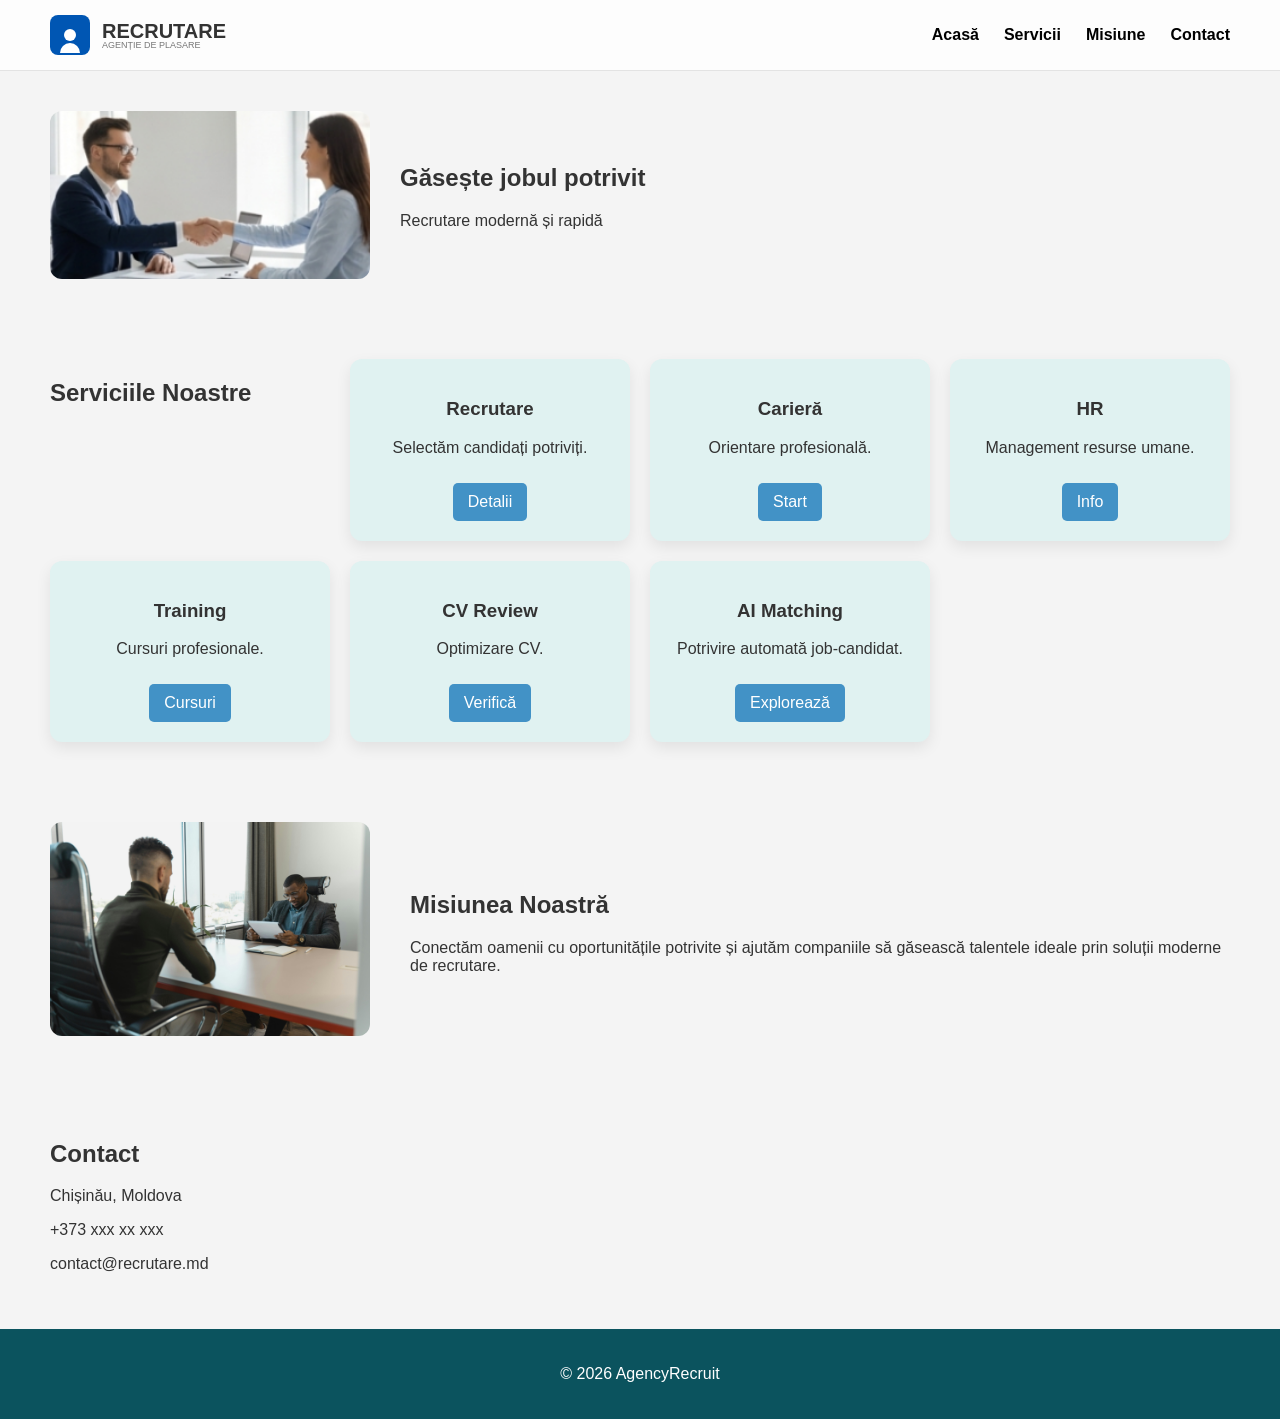
==== index.html @ 979a96ac "Ziua 4: Finalizat Layout, Flexbox Grid si Interactivitate. Validat W3C." ====
<!DOCTYPE html>
<html lang="ro">
<head>
    <meta charset="UTF-8">
    <meta name="viewport" content="width=device-width, initial-scale=1.0">
    <title>AgencyRecruit</title>
    <link rel="stylesheet" href="assets/css/style.css">
</head>

<body>

<header>
    <nav class="main-nav">

        <!-- LOGO COMPLET -->
        <div class="logo-box">
            <a href="#hero" class="logo">
                <div class="logo-icon">
                    <span class="person"></span>
                </div>

                <div class="logo-text">
                    <span class="brand-name">RECRUTARE</span>
                    <span class="tagline">Agenție de Plasare</span>
                </div>
            </a>
        </div>

        <!-- NAV MENU -->
        <ul>
            <li><a href="#hero">Acasă</a></li>
            <li><a href="#servicii">Servicii</a></li>
            <li><a href="#misiune">Misiune</a></li>
            <li><a href="#contact">Contact</a></li>
        </ul>

    </nav>
</header>

<main>

<!-- HERO -->
<section id="hero">
    <img src="assets/img/recruitare.png" class="hero-img" alt="Echipa AgencyRecruit">

    <div class="hero-content">
        <h1>Găsește jobul potrivit</h1>
        <p>Recrutare modernă și rapidă</p>
    </div>
</section>

<!-- SERVICII GRID -->
<section id="servicii">
    
 <h2>Serviciile Noastre</h2>

    <article class="card">
        <h3>Recrutare</h3>
        <p>Selectăm candidați potriviți.</p>
        <a href="#" class="btn">Detalii</a>
    </article>

    <article class="card">
        <h3>Carieră</h3>
        <p>Orientare profesională.</p>
        <a href="#" class="btn">Start</a>
    </article>

    <article class="card">
        <h3>HR</h3>
        <p>Management resurse umane.</p>
        <a href="#" class="btn">Info</a>
    </article>

    <article class="card">
        <h3>Training</h3>
        <p>Cursuri profesionale.</p>
        <a href="#" class="btn">Cursuri</a>
    </article>

    <article class="card">
        <h3>CV Review</h3>
        <p>Optimizare CV.</p>
        <a href="#" class="btn">Verifică</a>
    </article>

    <article class="card">
        <h3>AI Matching</h3>
        <p>Potrivire automată job-candidat.</p>
        <a href="#" class="btn">Explorează</a>
    </article>

</section>

<!-- MISIUNE -->
<section id="misiune" class="misiune">

    <div class="misiune-container">

        <div class="misiune-img">
            <img src="assets/img/recruit1.jpg" alt="Misiune">
        </div>

        <div class="misiune-text">
            <h2>Misiunea Noastră</h2>
            <p>
                Conectăm oamenii cu oportunitățile potrivite și ajutăm companiile
                să găsească talentele ideale prin soluții moderne de recrutare.
            </p>
        </div>

    </div>

</section>

<!-- CONTACT -->
<section id="contact">
    <h2>Contact</h2>
    <p>Chișinău, Moldova</p>
    <p>+373 xxx xx xxx</p>
    <p>contact@recrutare.md</p>
</section>

</main>

<footer>
    <p>© 2026 AgencyRecruit</p>
</footer>

</body>
</html>
---- assets/css/style.css ----
/*  GLOBAL  */
body {
    margin: 0;
    font-family: Arial, sans-serif;
    background: #f4f4f4;
    color: #333;
}

html {
    scroll-behavior: smooth;
}

/*  HEADER  */
header {
    position: sticky;
    top: 0;
    z-index: 1000;

    background: rgba(255,255,255,0.8);
    backdrop-filter: blur(10px);

    border-bottom: 1px solid rgba(0,0,0,0.1);
}

.main-nav {
    display: flex;
    justify-content: space-between;
    align-items: center;
    padding: 15px 50px;
}

.main-nav ul {
    display: flex;
    list-style: none;
    gap: 25px;
    margin: 0;
    padding: 0;
}

/* NAV LINKS ANIMATION */
.main-nav ul li a {
    position: relative;
    text-decoration: none;
    color: black;
    font-weight: bold;
    padding: 5px 0;
}

.main-nav ul li a::after {
    content: "";
    position: absolute;
    left: 0;
    bottom: 0;
    width: 0%;
    height: 2px;
    background: #4292c6;
    transition: width 0.3s ease;
}

.main-nav ul li a:hover::after {
    width: 100%;
}

/*  LOGO  */
.logo {
    display: flex;
    align-items: center;
    text-decoration: none;
}

.logo-icon {
    width: 40px;
    height: 40px;
    background: #0056b3;
    border-radius: 8px;
    margin-right: 12px;

    display: flex;
    justify-content: center;
    align-items: center;
}

.person {
    width: 12px;
    height: 12px;
    background: white;
    border-radius: 50%;
    position: relative;
}

.person::after {
    content: '';
    position: absolute;
    top: 14px;
    left: -4px;
    width: 20px;
    height: 10px;
    background: white;
    border-radius: 10px 10px 0 0;
}

.logo-text {
    display: flex;
    flex-direction: column;
    line-height: 1;
}

.brand-name {
    font-size: 20px;
    font-weight: 800;
    color: #333;
}

.tagline {
    font-size: 9px;
    text-transform: uppercase;
    color: #777;
}

/*  HERO  */
#hero {
    display: flex;
    align-items: center;
    gap: 30px;
    padding: 40px 50px;
}

.hero-img {
    width: 320px;
    border-radius: 12px;
}

/*  GRID AUTO-FIT  */
/*
   1fr = o fracțiune din spațiul disponibil
   distribuie automat spațiul între coloane
*/
#servicii {
    display: grid;
    grid-template-columns: repeat(auto-fit, minmax(280px, 1fr));
    gap: 20px;
    padding: 40px 50px;
}

/* CARD HOVER EFFECT */
.card {
    background: #e0f2f1;
    padding: 20px;
    border-radius: 12px;

    box-shadow: 0 6px 15px rgba(0,0,0,0.08);
    text-align: center;

    transition: transform 0.3s cubic-bezier(0.25, 0.46, 0.45, 0.94),
                box-shadow 0.3s ease;
}

.card:hover {
    transform: translateY(-12px);
    box-shadow: 0 20px 40px rgba(0,0,0,0.15);
}

/* BUTTON */
.btn {
    display: inline-block;
    margin-top: 10px;
    padding: 10px 15px;
    background: #4292c6;
    color: white;
    border-radius: 5px;
    text-decoration: none;
}

/*  MISIUNE  */
.misiune {
    padding: 40px 50px;
}

.misiune-container {
    display: flex;
    align-items: center;
    gap: 40px;
}

.misiune-img img {
    width: 320px;
    border-radius: 12px;
}

.misiune-text {
    flex: 1;
}

/* MOBILE FLIP */
@media (max-width: 768px) {
    .misiune-container {
        flex-direction: column-reverse;
        text-align: center;
    }

    .misiune-img img {
        width: 100%;
        max-width: 350px;
    }
}

/*  CONTACT  */
#contact {
    padding: 40px 50px;
}

/*  FOOTER  */
footer {
    text-align: center;
    padding: 20px;
    background: #0b535e;
    color: white;
}
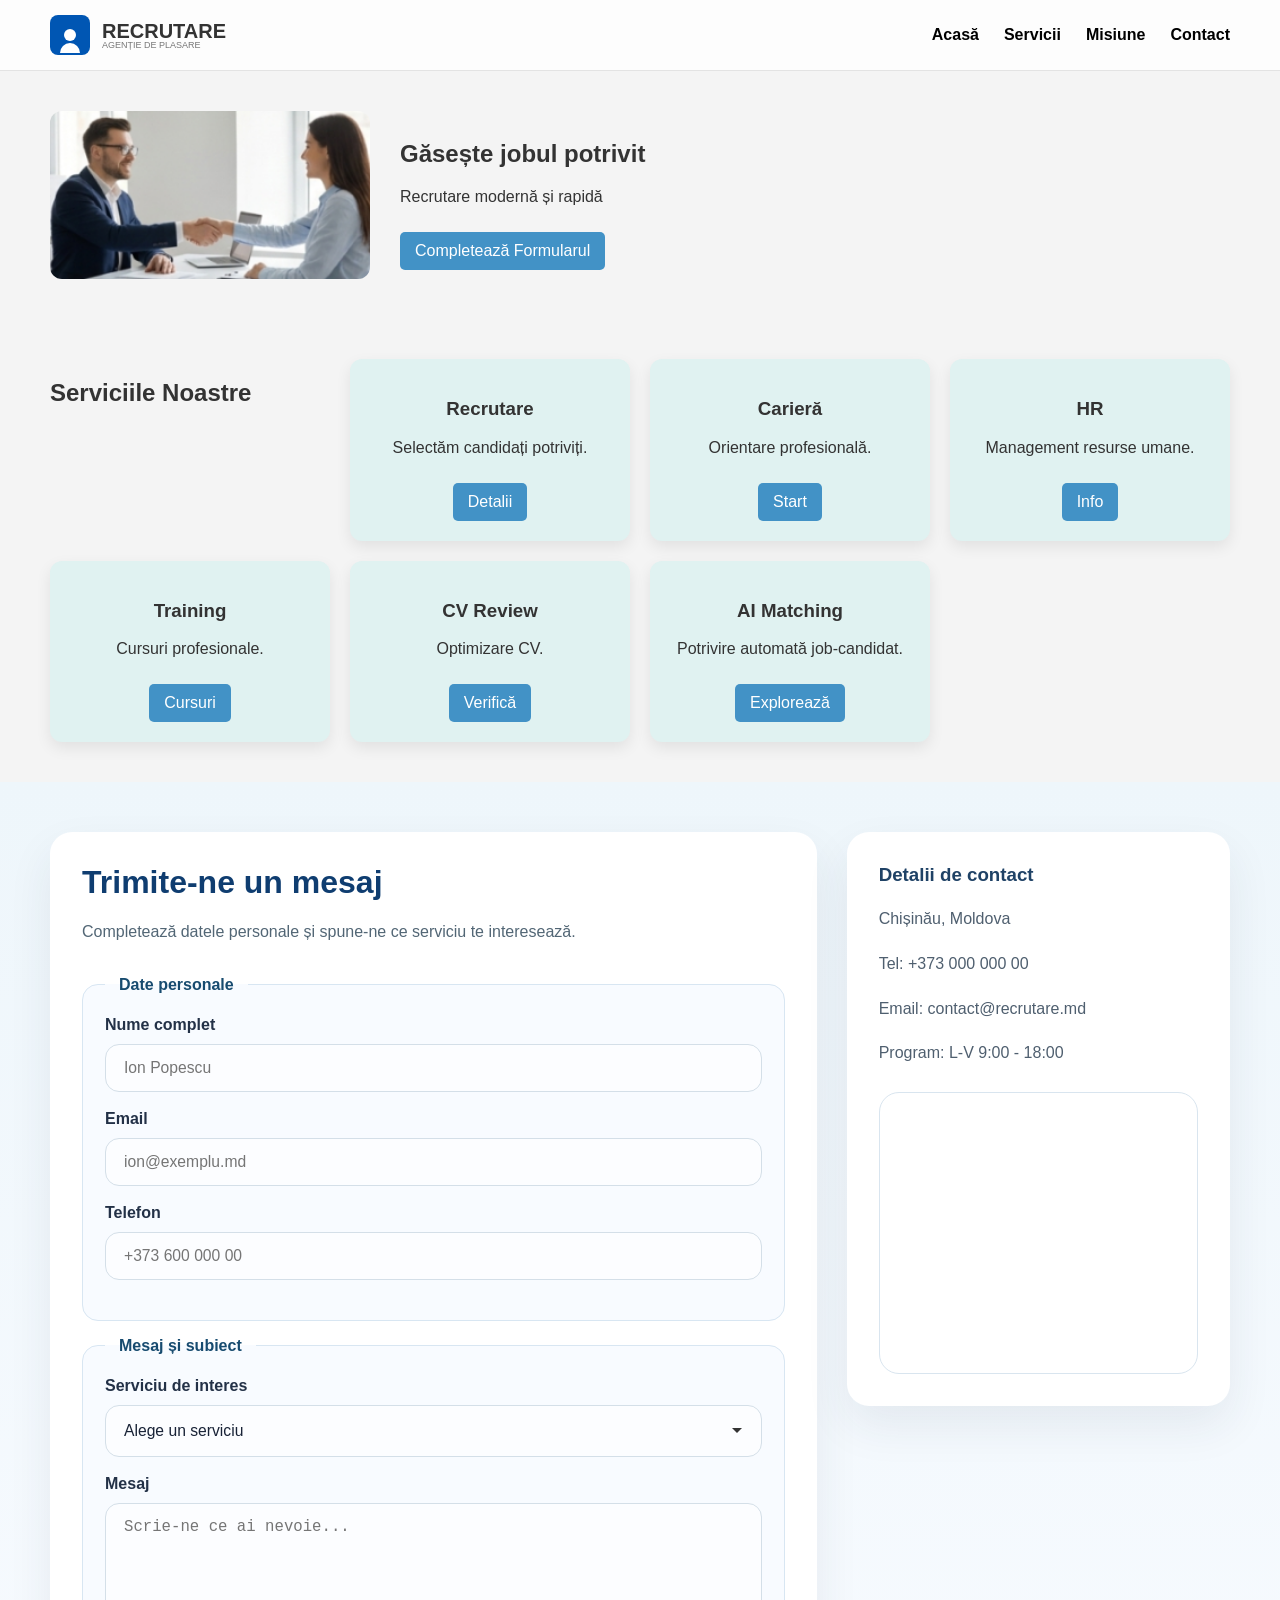
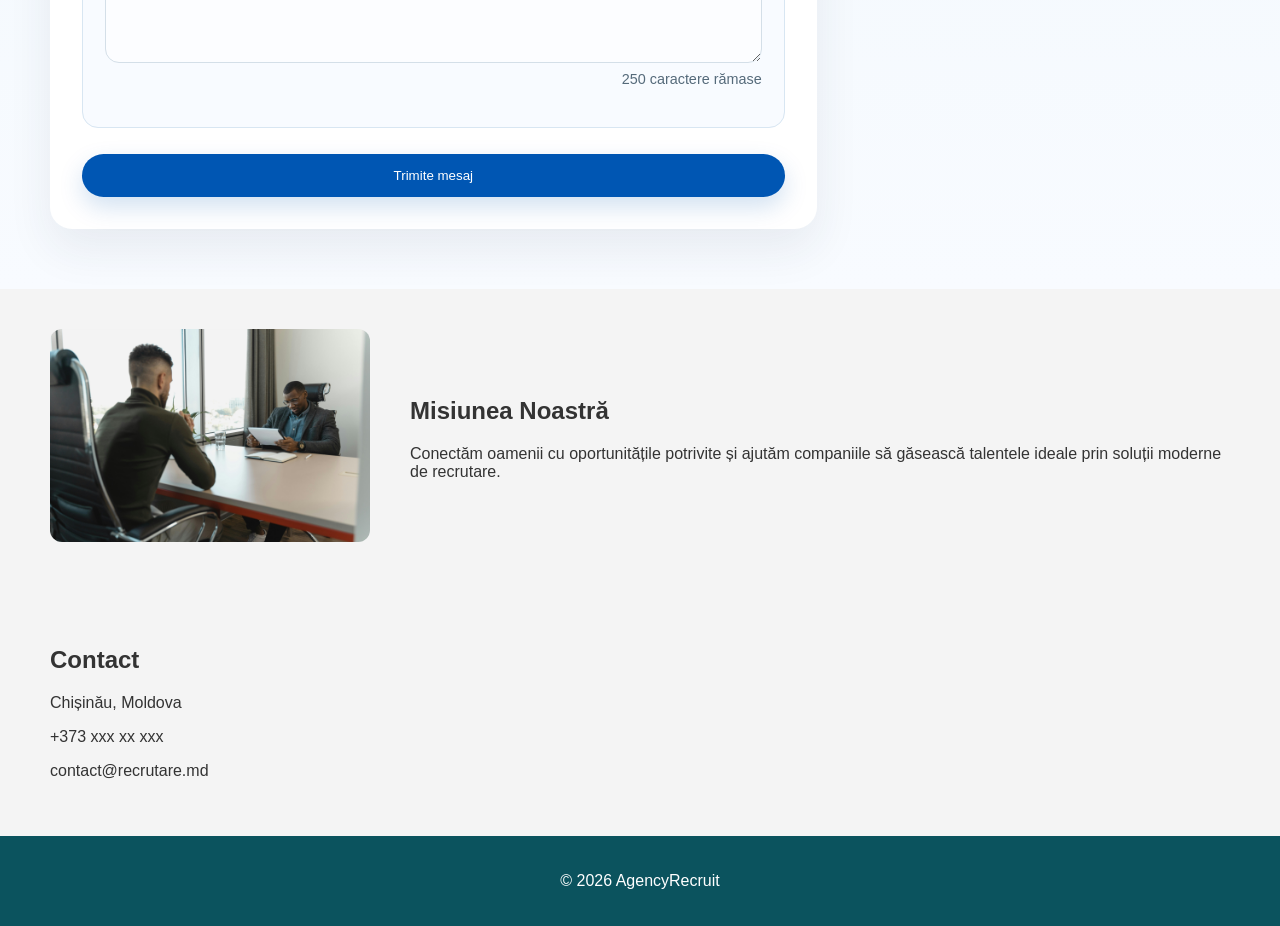
==== commit 67f8bc31: "Ziua5" ====
--- a/index.html
+++ b/index.html
@@ -46,6 +46,7 @@
     <div class="hero-content">
         <h1>Găsește jobul potrivit</h1>
         <p>Recrutare modernă și rapidă</p>
+        <a href="assets/docs/test_formular.html" class="btn hero-btn">Completează Formularul</a>
     </div>
 </section>
 
@@ -90,6 +91,66 @@
         <a href="#" class="btn">Explorează</a>
     </article>
 
+</section>
+
+<!-- FORMULAR CONTACT -->
+<section id="formular" class="formular-section">
+    <div class="formular-grid">
+        <div class="formular-card">
+            <h2>Trimite-ne un mesaj</h2>
+            <p>Completează datele personale și spune-ne ce serviciu te interesează.</p>
+            <form id="contactForm">
+                <fieldset>
+                    <legend>Date personale</legend>
+
+                    <label for="fullname">Nume complet</label>
+                    <input type="text" id="fullname" name="fullname" autocomplete="name" required placeholder="Ion Popescu">
+
+                    <label for="email">Email</label>
+                    <input type="email" id="email" name="email" autocomplete="email" required placeholder="ion@exemplu.md">
+
+                    <label for="phone">Telefon</label>
+                    <input type="tel" id="phone" name="phone" autocomplete="tel" required placeholder="+373 600 000 00">
+                </fieldset>
+
+                <fieldset>
+                    <legend>Mesaj și subiect</legend>
+
+                    <label for="service">Serviciu de interes</label>
+                    <select id="service" name="service" required>
+                        <option value="">Alege un serviciu</option>
+                        <option value="recrutare">Recrutare</option>
+                        <option value="cariera">Carieră</option>
+                        <option value="hr">HR</option>
+                        <option value="training">Training</option>
+                        <option value="cv">CV Review</option>
+                        <option value="matching">AI Matching</option>
+                    </select>
+
+                    <label for="message">Mesaj</label>
+                    <textarea id="message" name="message" rows="6" maxlength="250" autocomplete="on" required placeholder="Scrie-ne ce ai nevoie..."></textarea>
+                    <div class="char-counter"><span id="remainingChars">250</span> caractere rămase</div>
+                </fieldset>
+
+                <button class="btn" type="submit">Trimite mesaj</button>
+            </form>
+        </div>
+
+        <aside class="formular-sidebar">
+            <h3>Detalii de contact</h3>
+            <p>Chișinău, Moldova</p>
+            <p>Tel: +373 000 000 00</p>
+            <p>Email: contact@recrutare.md</p>
+            <p>Program: L-V 9:00 - 18:00</p>
+
+            <div class="map-wrapper">
+                <iframe
+                    src="https://www.google.com/maps?q=Chisinau,+Moldova&output=embed"
+                    allowfullscreen="" loading="lazy" referrerpolicy="no-referrer-when-downgrade">
+                </iframe>
+            </div>
+        </aside>
+    </div>
 </section>
 
 <!-- MISIUNE -->
@@ -123,6 +184,26 @@
 
 </main>
 
+<script>
+    const messageTextarea = document.getElementById('message');
+    const remainingChars = document.getElementById('remainingChars');
+    if (messageTextarea && remainingChars) {
+        const updateCount = () => {
+            remainingChars.textContent = 250 - messageTextarea.value.length;
+        };
+        messageTextarea.addEventListener('input', updateCount);
+        updateCount();
+    }
+
+    const contactForm = document.getElementById('contactForm');
+    if (contactForm) {
+        contactForm.addEventListener('submit', function(event) {
+            event.preventDefault();
+            alert('Mesaj trimis! Vom reveni în curând.');
+        });
+    }
+</script>
+
 <footer>
     <p>© 2026 AgencyRecruit</p>
 </footer>
--- a/assets/css/style.css
+++ b/assets/css/style.css
@@ -142,6 +142,164 @@
     padding: 40px 50px;
 }
 
+.formular-section {
+    padding: 50px 50px 60px;
+    background: linear-gradient(180deg, #eef6fb 0%, #f8fbff 100%);
+}
+
+.formular-grid {
+    display: grid;
+    grid-template-columns: 2fr 1fr;
+    gap: 30px;
+    align-items: start;
+}
+
+.formular-card,
+.formular-sidebar {
+    background: white;
+    padding: 32px;
+    border-radius: 22px;
+    box-shadow: 0 20px 45px rgba(35, 54, 77, 0.08);
+}
+
+.formular-card h2 {
+    margin-top: 0;
+    margin-bottom: 12px;
+    color: #0f3d70;
+    font-size: 2rem;
+}
+
+.formular-card p {
+    color: #526675;
+    line-height: 1.9;
+    margin-bottom: 28px;
+}
+
+.formular-card form {
+    display: grid;
+    gap: 16px;
+}
+
+.formular-card fieldset {
+    border: 1px solid #d8e6f2;
+    border-radius: 16px;
+    padding: 22px;
+    margin: 0;
+    background: #f8fbff;
+}
+
+.formular-card legend {
+    padding: 0 14px;
+    font-weight: 700;
+    color: #174b6f;
+}
+
+.formular-card label {
+    display: block;
+    margin-bottom: 10px;
+    font-weight: 700;
+    color: #233147;
+}
+
+.formular-card input,
+.formular-card select,
+.formular-card textarea {
+    width: 100%;
+    padding: 14px 18px;
+    margin-bottom: 18px;
+    border: 1px solid #d4dfe8;
+    border-radius: 14px;
+    background: #fcfdff;
+    font-size: 0.98rem;
+    color: #182236;
+    box-sizing: border-box;
+    transition: border-color 0.25s ease, box-shadow 0.25s ease;
+}
+
+.formular-card input:focus,
+.formular-card select:focus,
+.formular-card textarea:focus {
+    outline: none;
+    border-color: #2067a4;
+    box-shadow: 0 0 0 4px rgba(32, 103, 164, 0.12);
+}
+
+.formular-card select {
+    appearance: none;
+    background-image: url("data:image/svg+xml,%3Csvg xmlns='http://www.w3.org/2000/svg' width='12' height='7'%3E%3Cpath fill='%23333' d='M1 1l5 5 5-5'/%3E%3C/svg%3E");
+    background-repeat: no-repeat;
+    background-position: right 18px center;
+    background-size: 12px;
+    padding-right: 48px;
+    min-height: 52px;
+}
+
+.formular-card textarea {
+    min-height: 160px;
+    resize: vertical;
+}
+
+.formular-card button.btn {
+    display: inline-flex;
+    align-items: center;
+    justify-content: center;
+    padding: 14px 28px;
+    background: #0056b3;
+    color: white;
+    border-radius: 999px;
+    border: none;
+    box-shadow: 0 10px 25px rgba(0, 86, 179, 0.18);
+    transition: transform 0.2s ease, box-shadow 0.2s ease;
+}
+
+.formular-card button.btn:hover {
+    transform: translateY(-1px);
+    box-shadow: 0 14px 30px rgba(0, 86, 179, 0.22);
+}
+
+.char-counter {
+    text-align: right;
+    font-size: 0.9rem;
+    color: #556a7a;
+    margin-top: -14px;
+    margin-bottom: 18px;
+}
+
+.formular-sidebar h3 {
+    margin-top: 0;
+    color: #1f4266;
+}
+
+.formular-sidebar p {
+    margin: 0 0 16px;
+    color: #4f5f6f;
+    line-height: 1.8;
+}
+
+.map-wrapper {
+    margin-top: 24px;
+    overflow: hidden;
+    border-radius: 20px;
+    border: 1px solid #d9e5ef;
+}
+
+.map-wrapper iframe {
+    width: 100%;
+    min-height: 280px;
+    border: 0;
+    display: block;
+}
+
+@media (max-width: 960px) {
+    .formular-grid {
+        grid-template-columns: 1fr;
+    }
+
+    .formular-sidebar {
+        order: -1;
+    }
+}
+
 /* CARD HOVER EFFECT */
 .card {
     background: #e0f2f1;
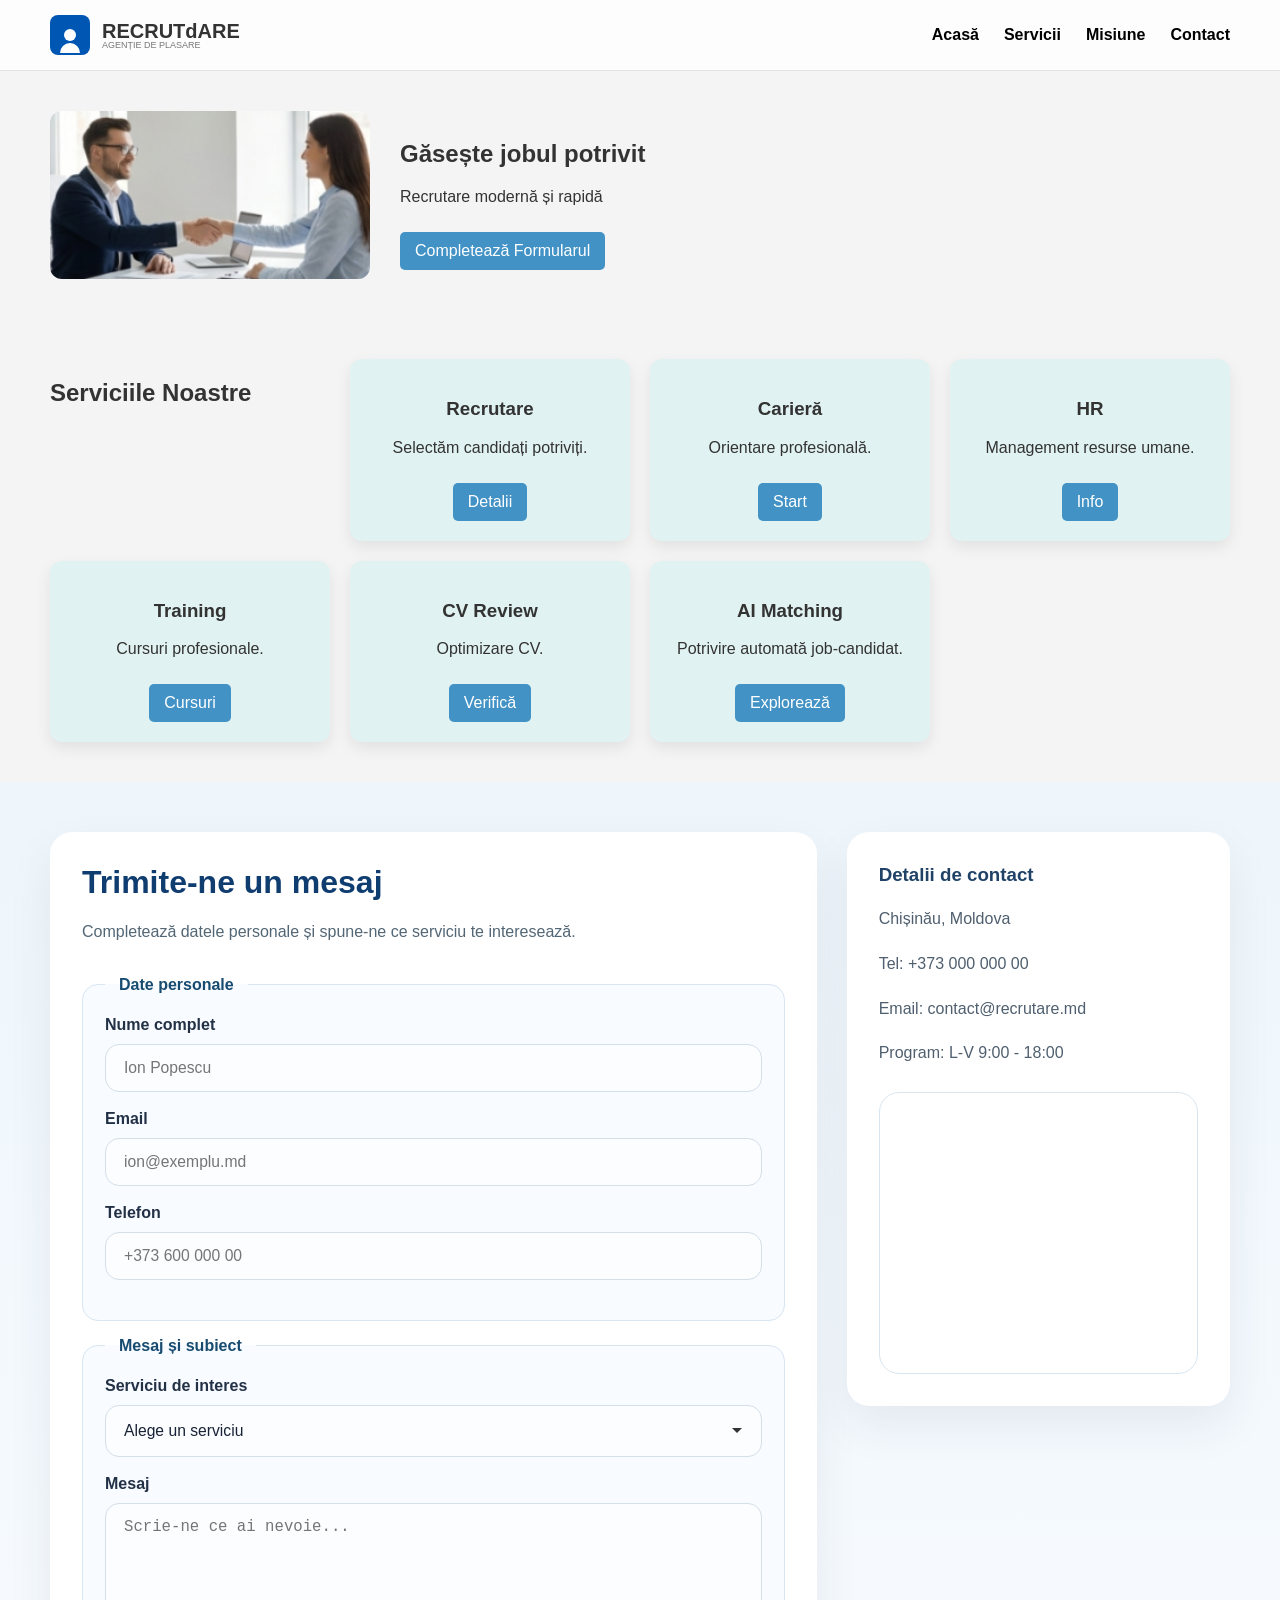
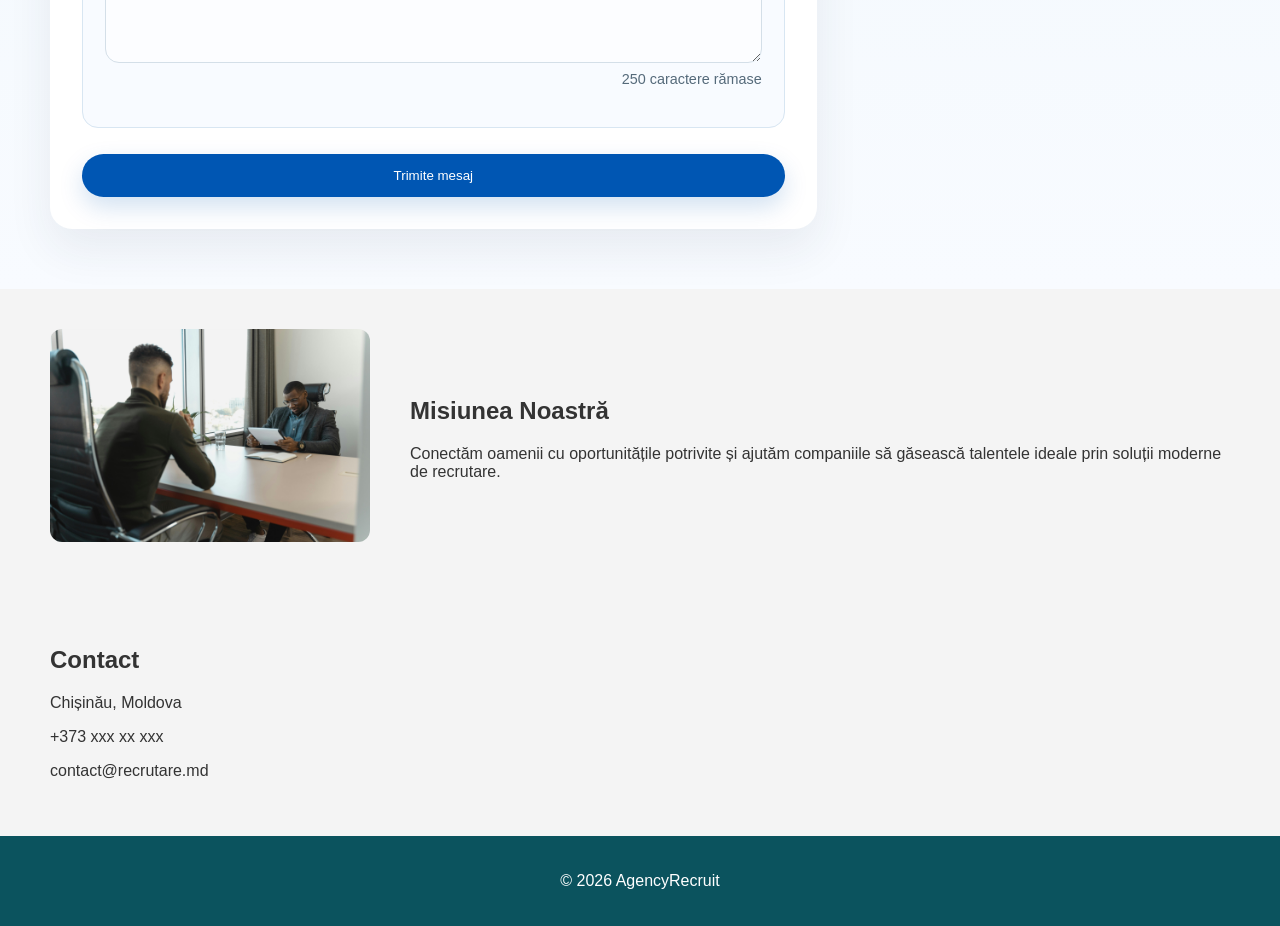
==== commit 6a03dc5e: "rwglwerkjgn" ====
--- a/index.html
+++ b/index.html
@@ -20,7 +20,7 @@
                 </div>
 
                 <div class="logo-text">
-                    <span class="brand-name">RECRUTARE</span>
+                    <span class="brand-name">RECRUTdARE</span>
                     <span class="tagline">Agenție de Plasare</span>
                 </div>
             </a>
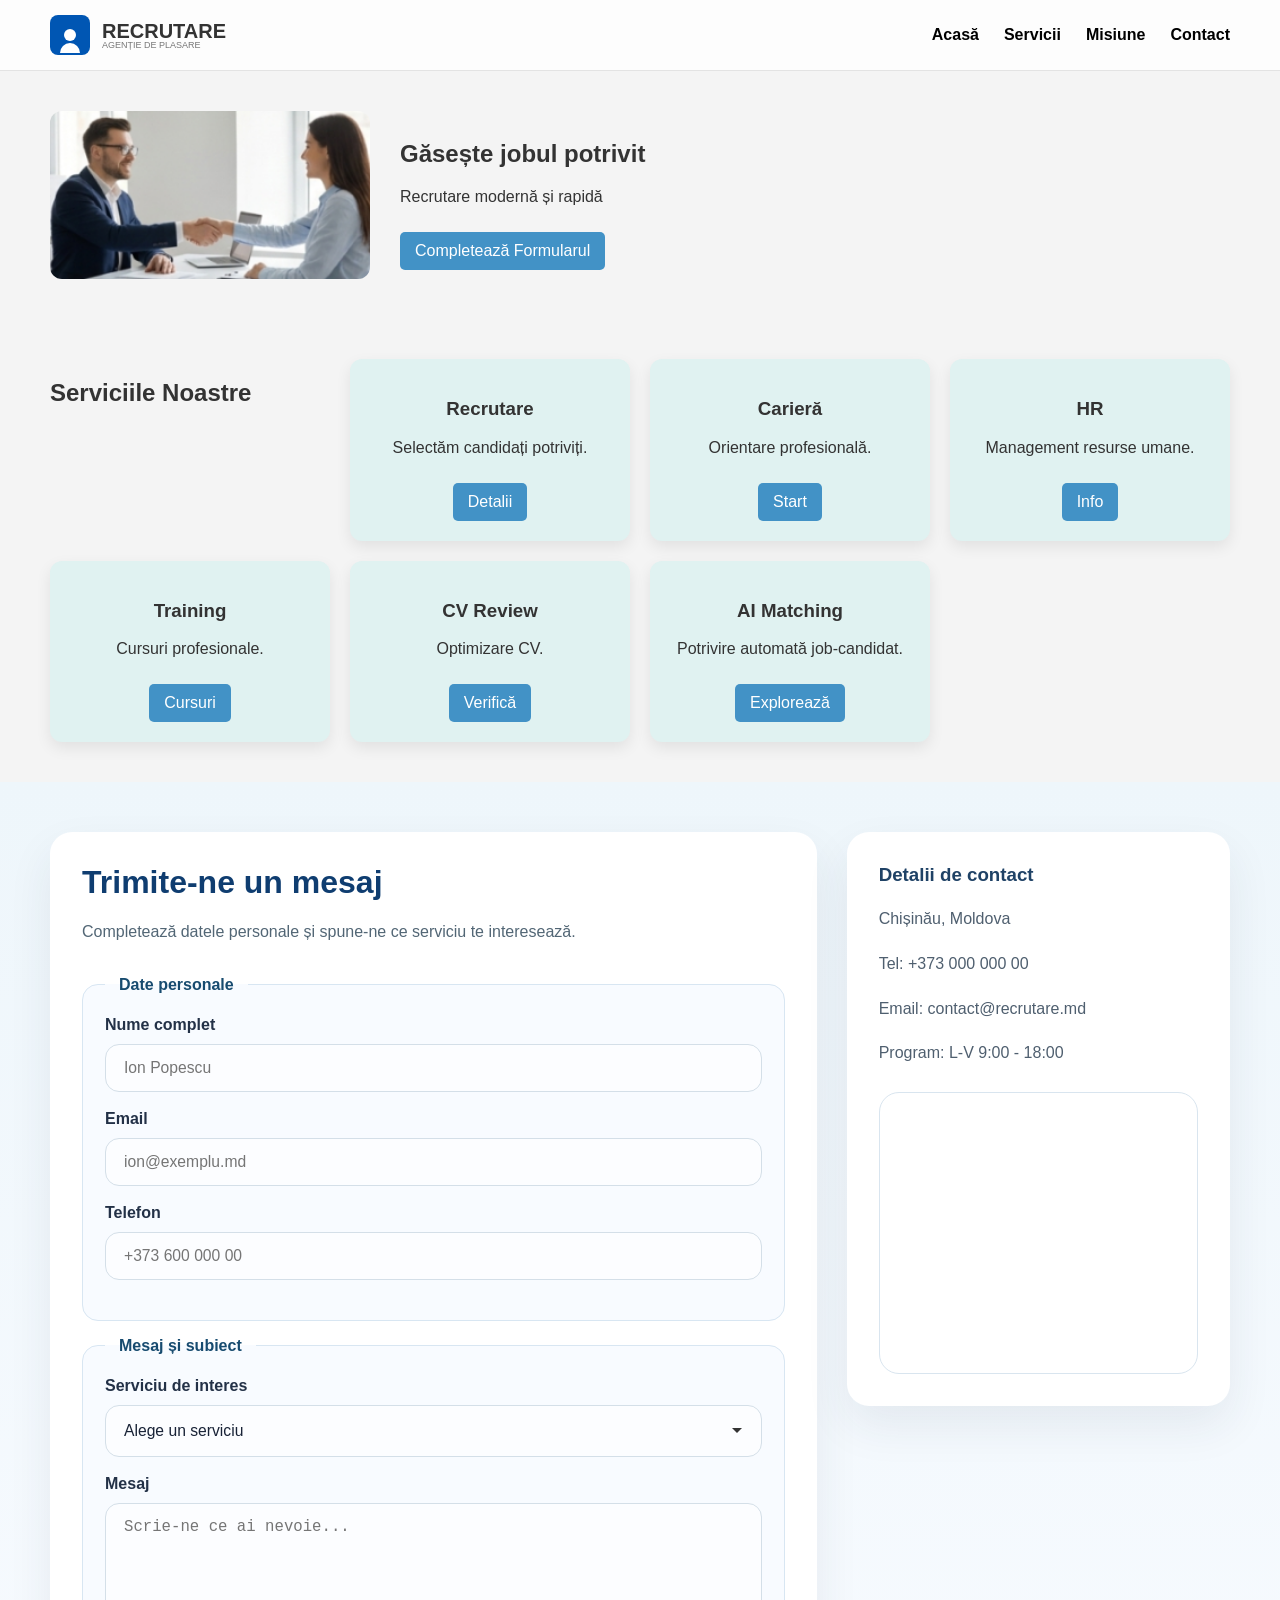
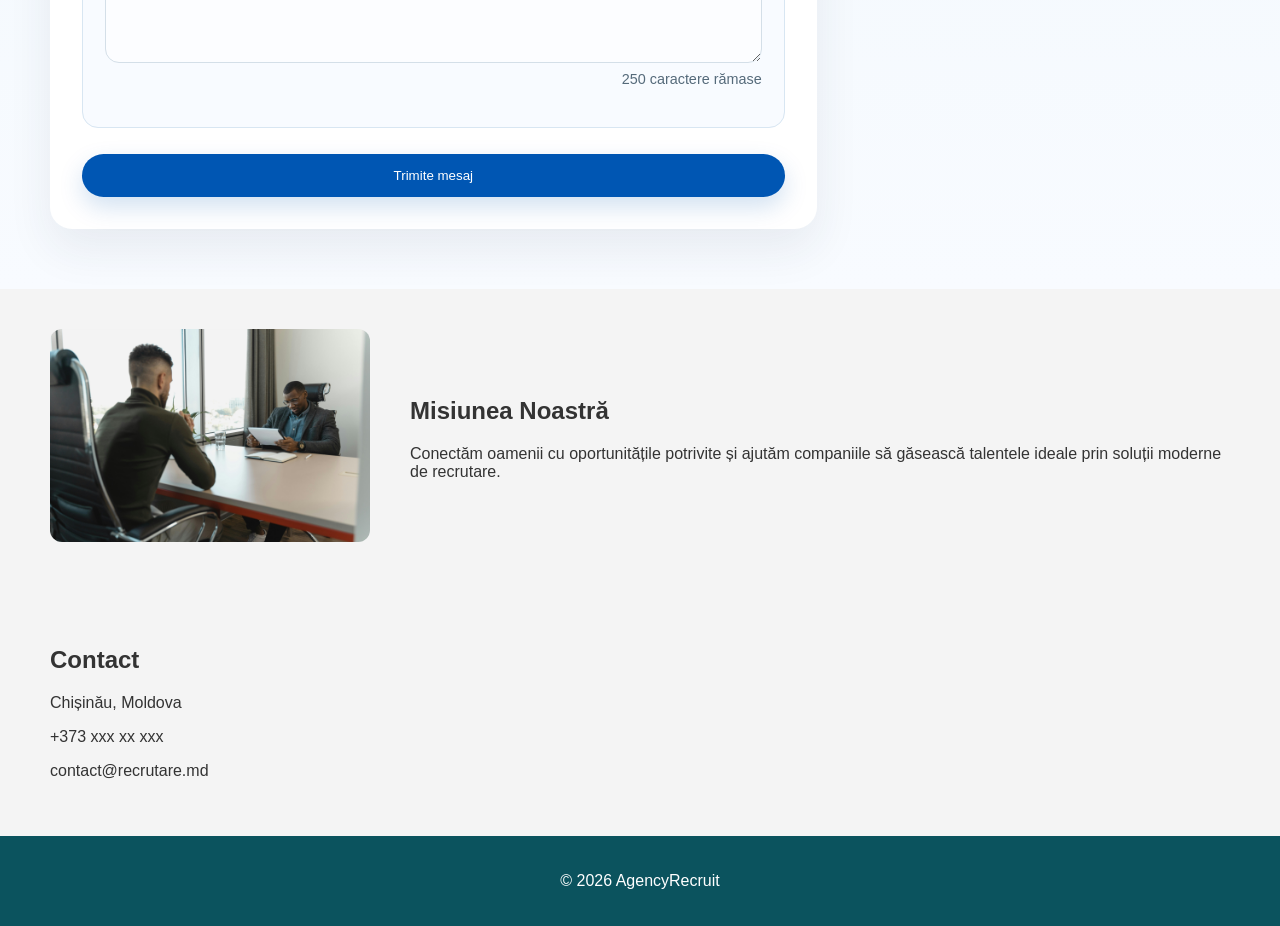
==== commit 1aebeca5: "cummit" ====
--- a/index.html
+++ b/index.html
@@ -20,7 +20,7 @@
                 </div>
 
                 <div class="logo-text">
-                    <span class="brand-name">RECRUTdARE</span>
+                    <span class="brand-name">RECRUTARE</span>
                     <span class="tagline">Agenție de Plasare</span>
                 </div>
             </a>
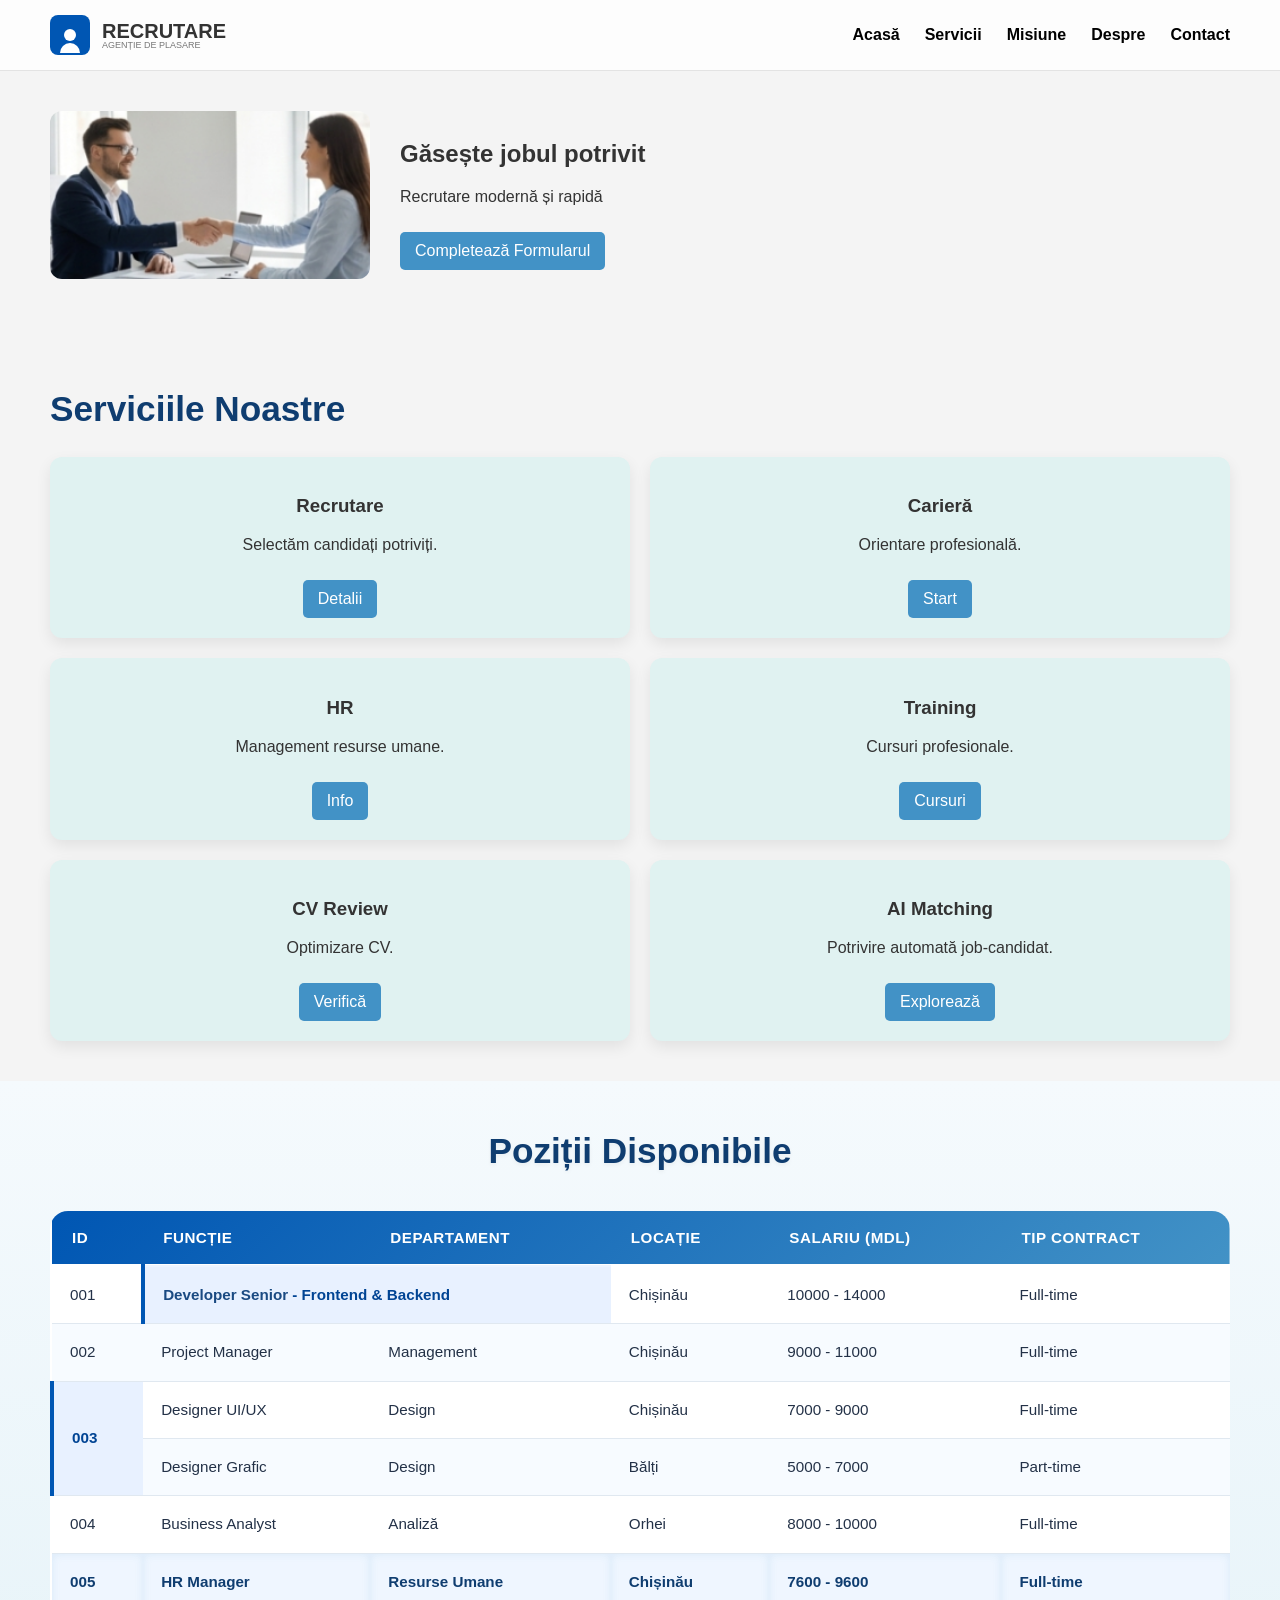
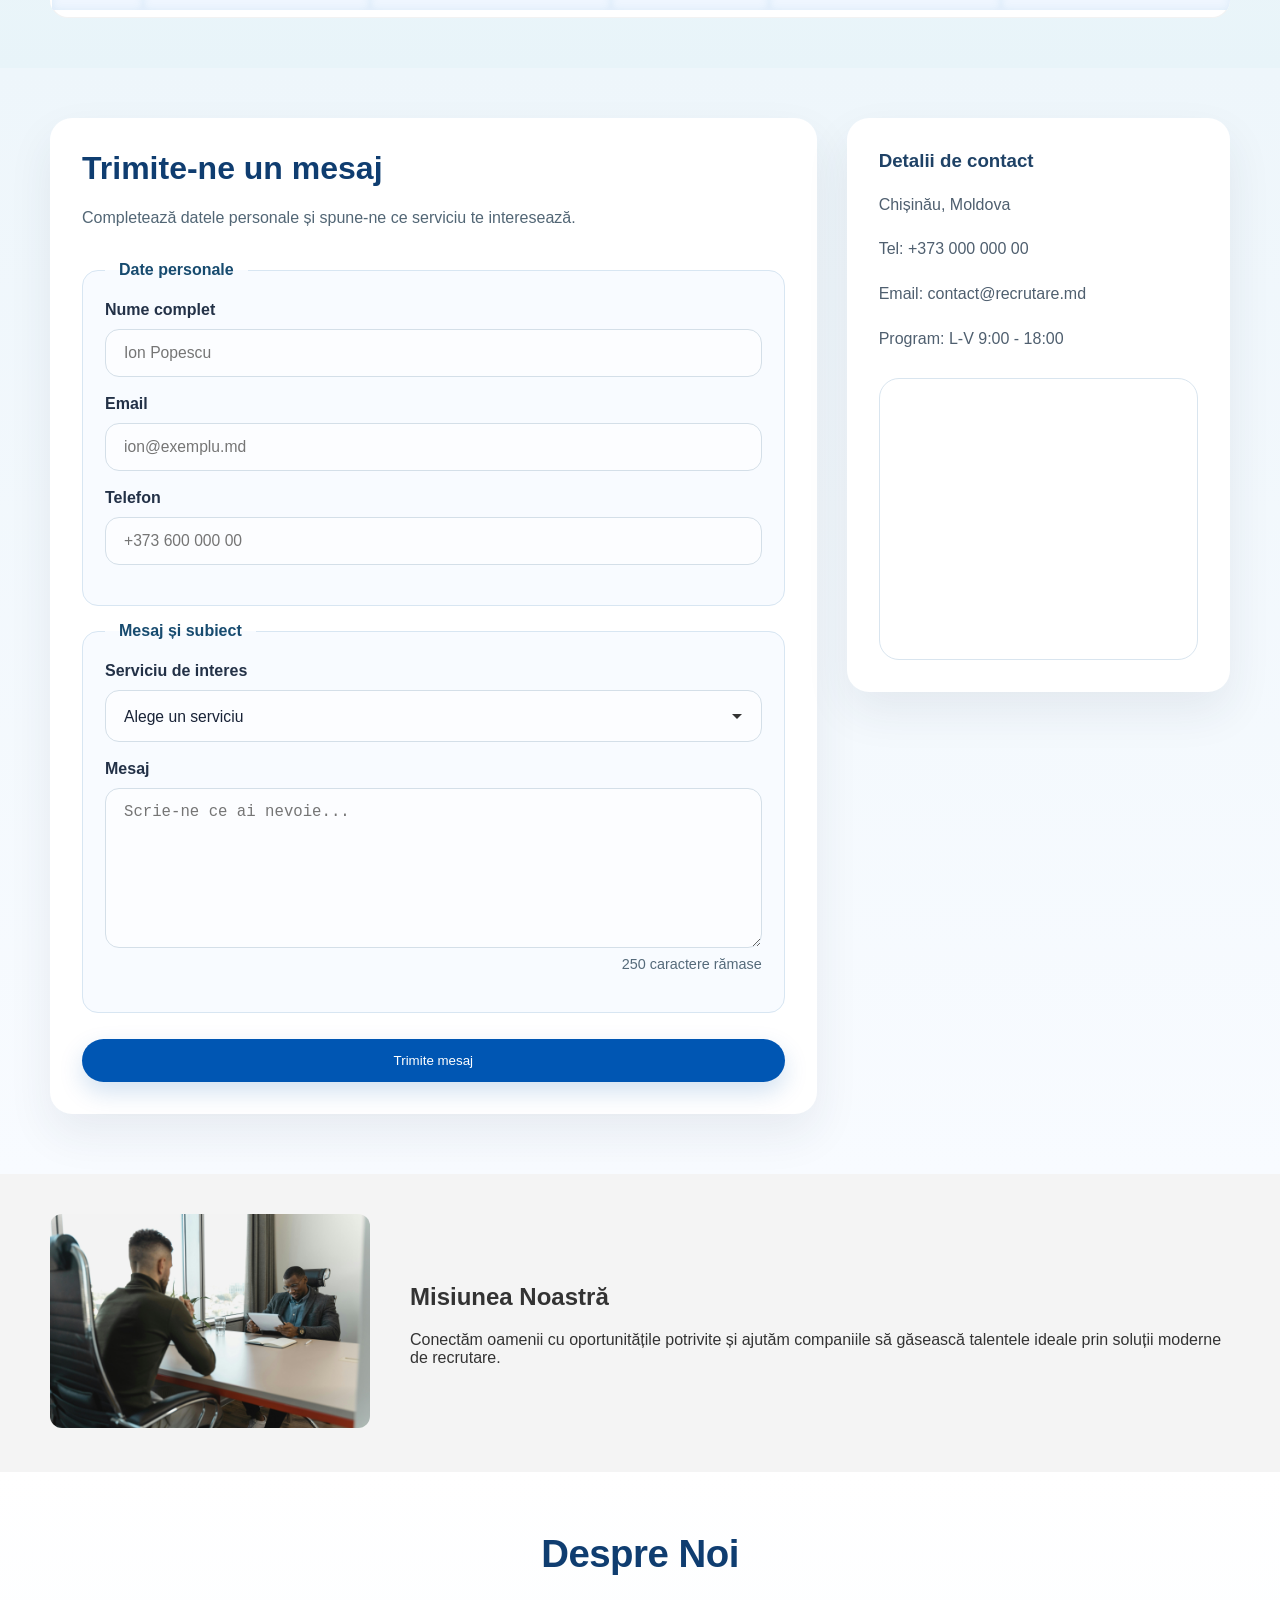
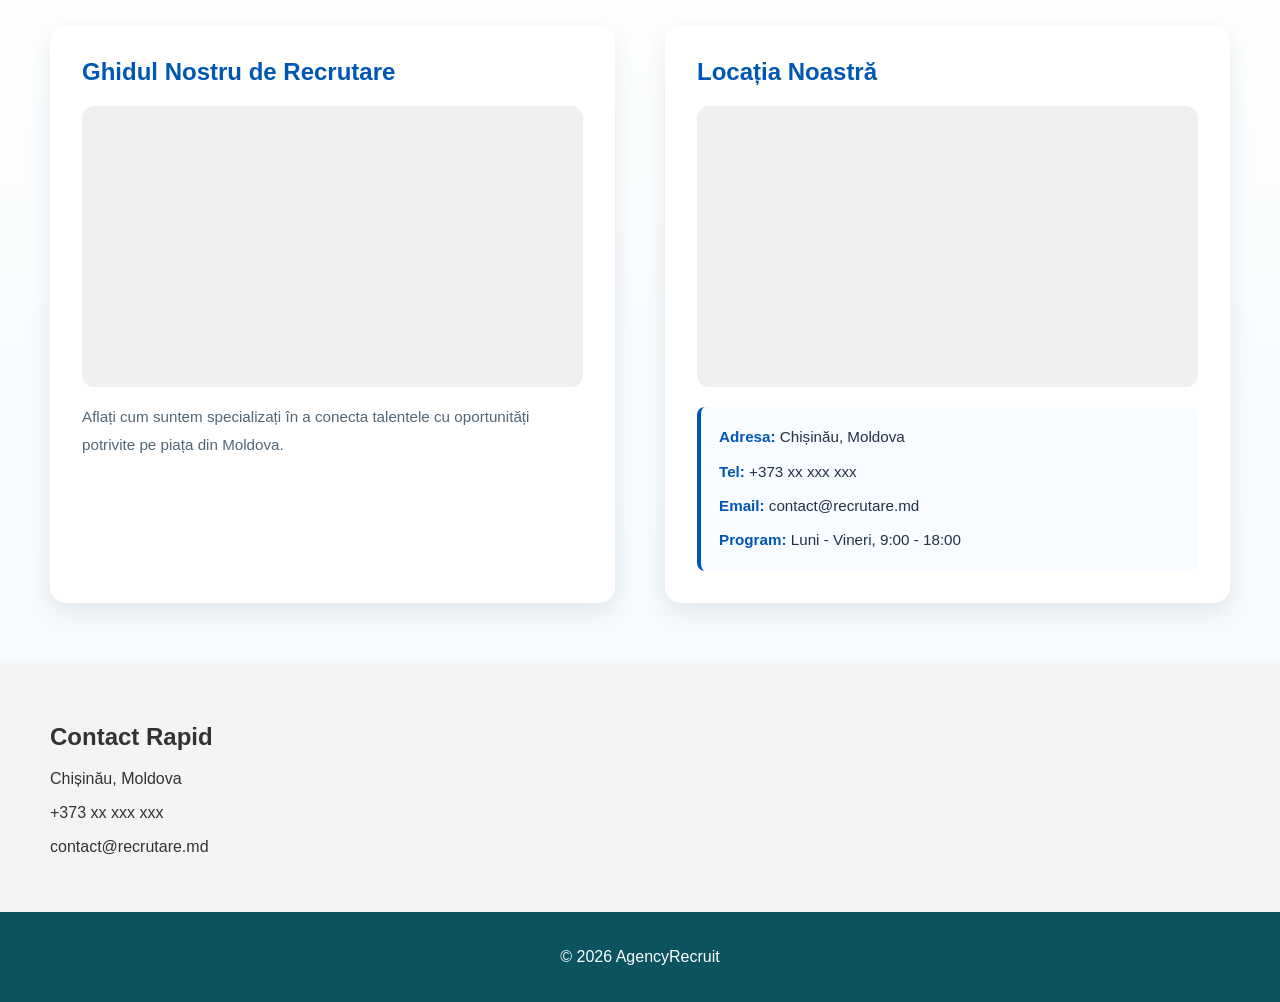
==== commit 812da9bb: "Ziua 6 Co-authored-by: Copilot <copilot@github.com>" ====
--- a/index.html
+++ b/index.html
@@ -31,6 +31,7 @@
             <li><a href="#hero">Acasă</a></li>
             <li><a href="#servicii">Servicii</a></li>
             <li><a href="#misiune">Misiune</a></li>
+            <li><a href="#despre">Despre</a></li>
             <li><a href="#contact">Contact</a></li>
         </ul>
 
@@ -52,45 +53,111 @@
 
 <!-- SERVICII GRID -->
 <section id="servicii">
-    
- <h2>Serviciile Noastre</h2>
-
-    <article class="card">
-        <h3>Recrutare</h3>
-        <p>Selectăm candidați potriviți.</p>
-        <a href="#" class="btn">Detalii</a>
-    </article>
-
-    <article class="card">
-        <h3>Carieră</h3>
-        <p>Orientare profesională.</p>
-        <a href="#" class="btn">Start</a>
-    </article>
-
-    <article class="card">
-        <h3>HR</h3>
-        <p>Management resurse umane.</p>
-        <a href="#" class="btn">Info</a>
-    </article>
-
-    <article class="card">
-        <h3>Training</h3>
-        <p>Cursuri profesionale.</p>
-        <a href="#" class="btn">Cursuri</a>
-    </article>
-
-    <article class="card">
-        <h3>CV Review</h3>
-        <p>Optimizare CV.</p>
-        <a href="#" class="btn">Verifică</a>
-    </article>
-
-    <article class="card">
-        <h3>AI Matching</h3>
-        <p>Potrivire automată job-candidat.</p>
-        <a href="#" class="btn">Explorează</a>
-    </article>
-
+    <h2>Serviciile Noastre</h2>
+    <div class="servicii-grid">
+        <article class="card">
+            <h3>Recrutare</h3>
+            <p>Selectăm candidați potriviți.</p>
+            <a href="#" class="btn">Detalii</a>
+        </article>
+
+        <article class="card">
+            <h3>Carieră</h3>
+            <p>Orientare profesională.</p>
+            <a href="#" class="btn">Start</a>
+        </article>
+
+        <article class="card">
+            <h3>HR</h3>
+            <p>Management resurse umane.</p>
+            <a href="#" class="btn">Info</a>
+        </article>
+
+        <article class="card">
+            <h3>Training</h3>
+            <p>Cursuri profesionale.</p>
+            <a href="#" class="btn">Cursuri</a>
+        </article>
+
+        <article class="card">
+            <h3>CV Review</h3>
+            <p>Optimizare CV.</p>
+            <a href="#" class="btn">Verifică</a>
+        </article>
+
+        <article class="card">
+            <h3>AI Matching</h3>
+            <p>Potrivire automată job-candidat.</p>
+            <a href="#" class="btn">Explorează</a>
+        </article>
+    </div>
+</section>
+
+<!-- TABEL POZIȚII DISPONIBILE -->
+<section id="tabel-pozitii" class="tabel-section">
+    <h2>Poziții Disponibile</h2>
+    <div class="table-wrapper">
+        <table class="pozitii-table">
+            <thead>
+                <tr>
+                    <th>ID</th>
+                    <th>Funcție</th>
+                    <th>Departament</th>
+                    <th>Locație</th>
+                    <th>Salariu (MDL)</th>
+                    <th>Tip Contract</th>
+                </tr>
+            </thead>
+            <tbody>
+            <tr>
+                <td>001</td>
+                <td colspan="2"><strong>Developer Senior</strong> - Frontend & Backend</td>
+                <td>Chișinău</td>
+                <td>10000 - 14000</td>
+                <td>Full-time</td>
+            </tr>
+            <tr>
+                <td>002</td>
+                <td>Project Manager</td>
+                <td>Management</td>
+                <td>Chișinău</td>
+                <td>9000 - 11000</td>
+                <td>Full-time</td>
+            </tr>
+            <tr>
+                <td rowspan="2">003</td>
+                <td>Designer UI/UX</td>
+                <td>Design</td>
+                <td>Chișinău</td>
+                <td>7000 - 9000</td>
+                <td>Full-time</td>
+            </tr>
+            <tr>
+                <td>Designer Grafic</td>
+                <td>Design</td>
+                <td>Bălți</td>
+                <td>5000 - 7000</td>
+                <td>Part-time</td>
+            </tr>
+            <tr>
+                <td>004</td>
+                <td>Business Analyst</td>
+                <td>Analiză</td>
+                <td>Orhei</td>
+                <td>8000 - 10000</td>
+                <td>Full-time</td>
+            </tr>
+            <tr class="highlight-row">
+                <td>005</td>
+                <td>HR Manager</td>
+                <td>Resurse Umane</td>
+                <td>Chișinău</td>
+                <td>7600 - 9600</td>
+                <td>Full-time</td>
+            </tr>
+        </tbody>
+        </table>
+    </div>
 </section>
 
 <!-- FORMULAR CONTACT -->
@@ -174,11 +241,57 @@
 
 </section>
 
+<!-- DESPRE US -->
+<section id="despre" class="despre-section">
+    <h2>Despre Noi</h2>
+    
+    <div class="despre-container">
+        <!-- VIDEO PRESENTATION -->
+        <div class="video-presentation">
+            <h3>Ghidul Nostru de Recrutare</h3>
+            <div class="video-wrapper">
+                <iframe 
+                    width="100%" 
+                    height="450" 
+                    src="https://www.youtube.com/embed/8gKj0WQvQ6U" 
+                    title="YouTube video player" 
+                    frameborder="0" 
+                    allow="accelerometer; autoplay; clipboard-write; encrypted-media; gyroscope; picture-in-picture; web-share" 
+                    allowfullscreen>
+                </iframe>
+            </div>
+            <p class="video-description">Aflați cum suntem specializați în a conecta talentele cu oportunități potrivite pe piața din Moldova.</p>
+        </div>
+
+        <!-- LOCATION MAP -->
+        <div class="location-map">
+            <h3>Locația Noastră</h3>
+            <div class="map-container">
+                <iframe 
+                    width="100%" 
+                    height="450" 
+                    src="https://www.google.com/maps/embed?pb=!1m18!1m12!1m3!1d2887.886282076647!2d28.356603!3d47.16087!2m3!1f0!2f0!3f0!3m2!1i1024!2i768!4f13.1!3m3!1m2!1s0x40c97c2b0b0b0b0b%3A0x0b0b0b0b0b0b0b0b!2sChishinau%2C%20Moldova!5e0!3m2!1sen!2smd!4v1234567890" 
+                    style="border:0;" 
+                    allowfullscreen="" 
+                    loading="lazy" 
+                    referrerpolicy="no-referrer-when-downgrade">
+                </iframe>
+            </div>
+            <div class="map-info">
+                <p><strong>Adresa:</strong> Chișinău, Moldova</p>
+                <p><strong>Tel:</strong> +373 xx xxx xxx</p>
+                <p><strong>Email:</strong> contact@recrutare.md</p>
+                <p><strong>Program:</strong> Luni - Vineri, 9:00 - 18:00</p>
+            </div>
+        </div>
+    </div>
+</section>
+
 <!-- CONTACT -->
 <section id="contact">
-    <h2>Contact</h2>
+    <h2>Contact Rapid</h2>
     <p>Chișinău, Moldova</p>
-    <p>+373 xxx xx xxx</p>
+    <p>+373 xx xxx xxx</p>
     <p>contact@recrutare.md</p>
 </section>
 
--- a/assets/css/style.css
+++ b/assets/css/style.css
@@ -136,10 +136,48 @@
    distribuie automat spațiul între coloane
 */
 #servicii {
-    display: grid;
-    grid-template-columns: repeat(auto-fit, minmax(280px, 1fr));
+    display: block;
+    padding: 40px 50px;
+}
+
+#servicii h2 {
+    margin-bottom: 28px;
+    font-size: 2.2rem;
+    color: #0f3d70;
+}
+
+.servicii-grid {
+    display: flex;
+    flex-wrap: wrap;
+    justify-content: space-between;
     gap: 20px;
-    padding: 40px 50px;
+}
+
+.servicii-grid .card {
+    flex: 1 1 calc(33.333% - 20px);
+    min-width: 280px;
+    max-width: 100%;
+}
+
+@media (max-width: 992px) {
+    .servicii-grid .card {
+        flex: 1 1 calc(50% - 20px);
+    }
+}
+
+@media (max-width: 768px) {
+    #servicii {
+        padding: 30px 20px;
+    }
+
+    .servicii-grid {
+        gap: 16px;
+    }
+
+    .servicii-grid .card {
+        flex: 1 1 100%;
+        min-width: auto;
+    }
 }
 
 .formular-section {
@@ -373,4 +411,278 @@
     padding: 20px;
     background: #0b535e;
     color: white;
+}
+
+/* TABEL POZIȚII */
+.tabel-section {
+    padding: 50px 50px;
+    background: linear-gradient(180deg, #f5fafd 0%, #e8f4f9 100%);
+}
+
+.tabel-section h2 {
+    text-align: center;
+    color: #0f3d70;
+    font-size: 2.2rem;
+    margin-bottom: 40px;
+    margin-top: 0;
+    font-weight: 800;
+    text-shadow: 0 2px 4px rgba(0, 0, 0, 0.05);
+}
+
+.table-wrapper {
+    overflow-x: auto;
+    padding-bottom: 8px;
+    box-shadow: inset 0 0 0 1px rgba(0, 0, 0, 0.05);
+    border-radius: 18px;
+    background: white;
+}
+
+.pozitii-table {
+    width: 100%;
+    min-width: 860px;
+    border-collapse: collapse;
+    background: white;
+}
+
+.pozitii-table thead {
+    background: linear-gradient(135deg, #0056b3 0%, #4292c6 100%);
+    color: white;
+}
+
+.pozitii-table thead th {
+    position: sticky;
+    top: 0;
+    z-index: 2;
+    padding: 18px 20px;
+    text-align: left;
+    font-weight: 700;
+    font-size: 0.95rem;
+    letter-spacing: 0.5px;
+    text-transform: uppercase;
+    color: #ffffff;
+    border-bottom: 3px solid rgba(255, 255, 255, 0.22);
+}
+
+.pozitii-table tbody tr {
+    border-bottom: 1px solid #e0e8f0;
+    transition: background-color 0.25s ease, transform 0.25s ease;
+}
+
+.pozitii-table tbody tr:hover {
+    background-color: #edf5ff;
+    box-shadow: inset 0 0 14px rgba(66, 146, 198, 0.12);
+    transform: translateY(-1px);
+}
+
+.pozitii-table tbody td {
+    padding: 16px 18px;
+    color: #233147;
+    font-size: 0.95rem;
+    line-height: 1.6;
+}
+
+.pozitii-table tbody td strong {
+    color: #1a4a82;
+    font-weight: 700;
+}
+
+.pozitii-table tbody tr:nth-child(even) {
+    background-color: #f7fbff;
+}
+
+.pozitii-table tbody tr:last-child {
+    border-bottom: none;
+}
+
+/* COLSPAN ȘI ROWSPAN STYLING */
+.pozitii-table tbody td[colspan],
+.pozitii-table tbody td[rowspan] {
+    background-color: #e8f1ff;
+    font-weight: 600;
+    color: #004494;
+    border-left: 4px solid #0056b3;
+}
+
+.pozitii-table tbody tr.highlight-row {
+    background: linear-gradient(90deg, rgba(66, 146, 198, 0.08) 0%, rgba(66, 146, 198, 0.02) 100%);
+}
+
+.pozitii-table tbody tr.highlight-row td {
+    background-color: #eff6ff;
+    font-weight: 600;
+    color: #0f3d70;
+    box-shadow: inset 0 0 8px rgba(66, 146, 198, 0.12);
+}
+
+@media (max-width: 768px) {
+    .tabel-section {
+        padding: 30px 20px;
+    }
+
+    .tabel-section h2 {
+        font-size: 1.8rem;
+        margin-bottom: 25px;
+    }
+
+    .pozitii-table thead th,
+    .pozitii-table tbody td {
+        padding: 12px 10px;
+        font-size: 0.85rem;
+    }
+
+    .pozitii-table thead th {
+        font-size: 0.8rem;
+    }
+}
+
+/* DESPRE SECTION */
+.despre-section {
+    padding: 60px 50px;
+    background: linear-gradient(180deg, #ffffff 0%, #f5fafd 100%);
+}
+
+.despre-section h2 {
+    text-align: center;
+    color: #0f3d70;
+    font-size: 2.4rem;
+    margin-bottom: 50px;
+    margin-top: 0;
+    font-weight: 800;
+    letter-spacing: -0.5px;
+}
+
+.despre-container {
+    display: grid;
+    grid-template-columns: 1fr 1fr;
+    gap: 50px;
+    max-width: 1400px;
+    margin: 0 auto;
+}
+
+.video-presentation,
+.location-map {
+    background: white;
+    padding: 32px;
+    border-radius: 16px;
+    box-shadow: 0 8px 24px rgba(35, 54, 77, 0.1);
+    transition: box-shadow 0.3s ease;
+}
+
+.video-presentation:hover,
+.location-map:hover {
+    box-shadow: 0 16px 40px rgba(35, 54, 77, 0.15);
+}
+
+.despre-section h3 {
+    color: #0056b3;
+    font-size: 1.5rem;
+    margin-top: 0;
+    margin-bottom: 20px;
+    font-weight: 700;
+}
+
+.video-wrapper {
+    width: 100%;
+    aspect-ratio: 16 / 9;
+    background: #f0f0f0;
+    border-radius: 12px;
+    overflow: hidden;
+    margin-bottom: 16px;
+}
+
+.video-wrapper iframe {
+    width: 100%;
+    height: 100%;
+    border: none;
+    display: block;
+}
+
+.video-description {
+    color: #526675;
+    font-size: 0.95rem;
+    line-height: 1.8;
+    margin: 0;
+}
+
+.map-container {
+    width: 100%;
+    aspect-ratio: 16 / 9;
+    background: #f0f0f0;
+    border-radius: 12px;
+    overflow: hidden;
+    margin-bottom: 20px;
+}
+
+.map-container iframe {
+    width: 100%;
+    height: 100%;
+    border: none;
+    display: block;
+}
+
+.map-info {
+    background: #f8fbff;
+    padding: 18px;
+    border-left: 4px solid #0056b3;
+    border-radius: 8px;
+}
+
+.map-info p {
+    margin: 10px 0;
+    color: #233147;
+    font-size: 0.95rem;
+    line-height: 1.6;
+}
+
+.map-info p:first-child {
+    margin-top: 0;
+}
+
+.map-info p:last-child {
+    margin-bottom: 0;
+}
+
+.map-info strong {
+    color: #0056b3;
+    font-weight: 700;
+}
+
+@media (max-width: 1024px) {
+    .despre-container {
+        grid-template-columns: 1fr;
+        gap: 40px;
+    }
+}
+
+@media (max-width: 768px) {
+    .despre-section {
+        padding: 40px 20px;
+    }
+
+    .despre-section h2 {
+        font-size: 1.8rem;
+        margin-bottom: 35px;
+    }
+
+    .video-presentation,
+    .location-map {
+        padding: 20px;
+        border-radius: 12px;
+    }
+
+    .despre-section h3 {
+        font-size: 1.2rem;
+        margin-bottom: 16px;
+    }
+
+    .video-wrapper,
+    .map-container {
+        aspect-ratio: 16 / 9;
+        margin-bottom: 12px;
+    }
+
+    .map-info {
+        padding: 14px;
+        font-size: 0.9rem;
+    }
 }
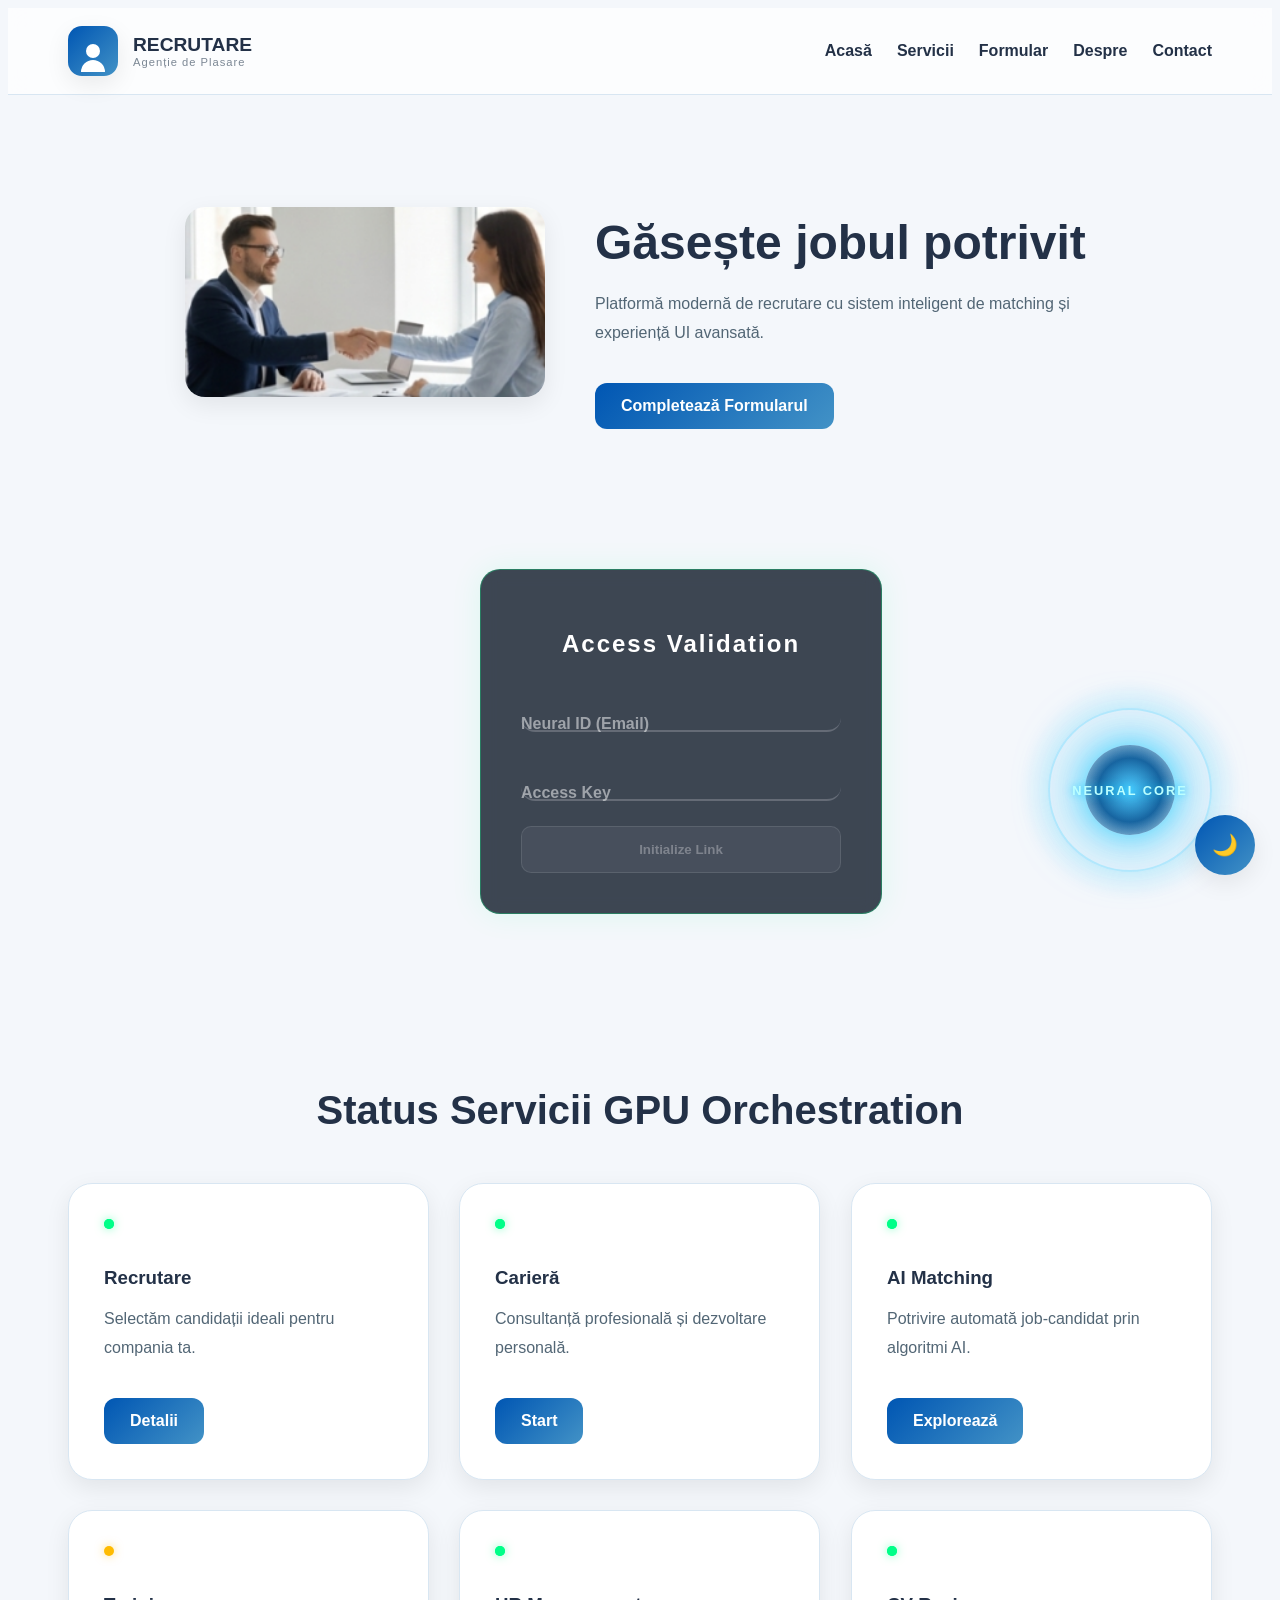
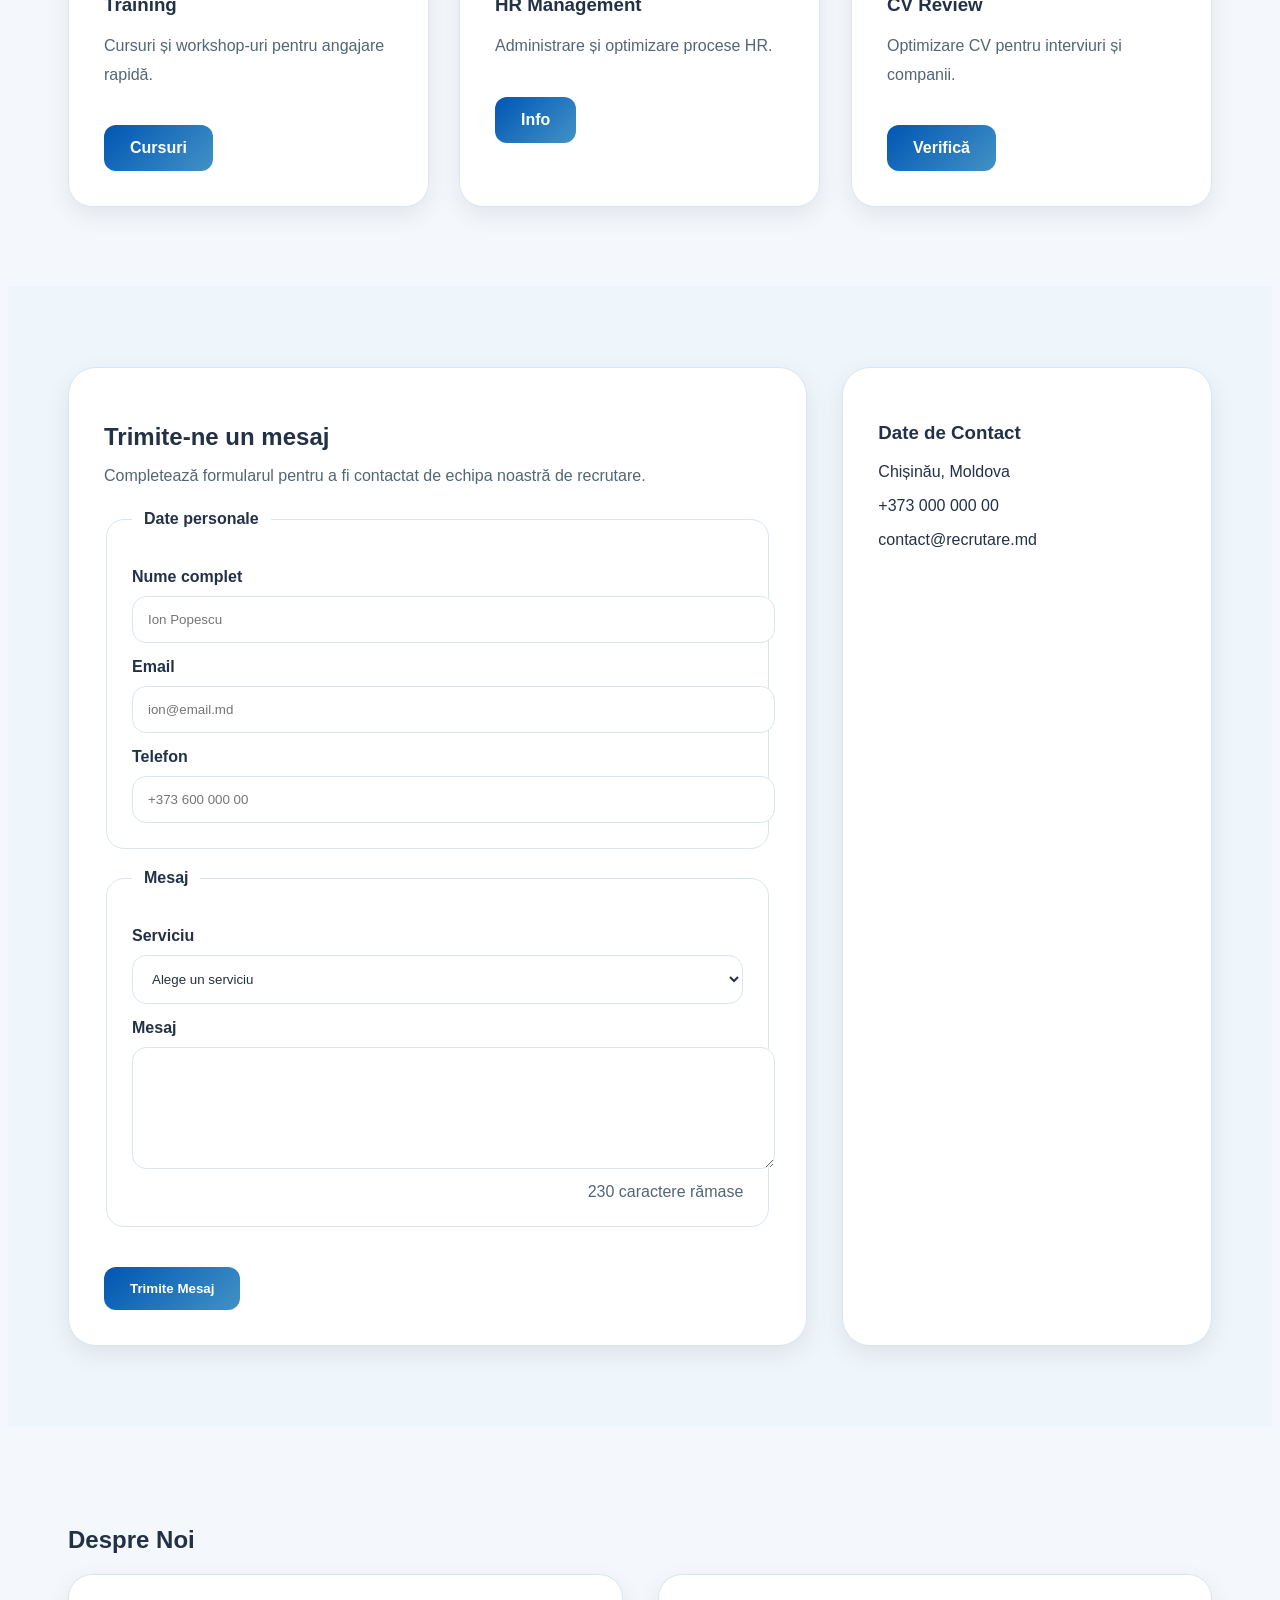
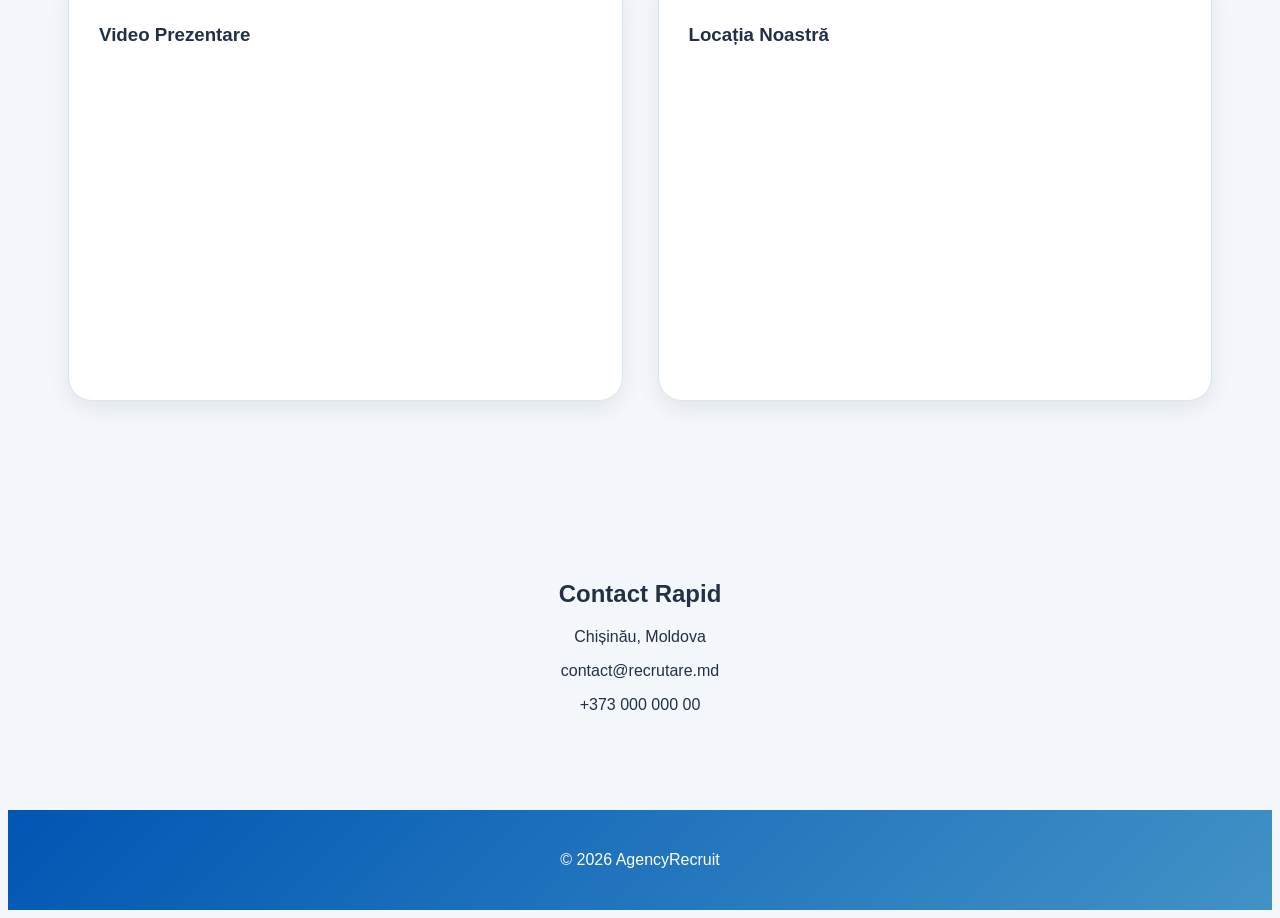
==== commit befcfe7f: "Ziua 7" ====
--- a/index.html
+++ b/index.html
@@ -1,20 +1,29 @@
 <!DOCTYPE html>
 <html lang="ro">
 <head>
-    <meta charset="UTF-8">
-    <meta name="viewport" content="width=device-width, initial-scale=1.0">
-    <title>AgencyRecruit</title>
-    <link rel="stylesheet" href="assets/css/style.css">
+    <meta charset="UTF-8" />
+    <meta name="viewport" content="width=device-width, initial-scale=1.0" />
+    <title>AgencyRecruit — Theming Engine</title>
+
+    <link rel="stylesheet" href="assets/css/style.css" />
 </head>
 
 <body>
+
+<!-- THEME TOGGLE -->
+<button id="themeToggle" class="theme-toggle">
+    🌙
+</button>
+
+
 
 <header>
     <nav class="main-nav">
 
-        <!-- LOGO COMPLET -->
+        <!-- LOGO -->
         <div class="logo-box">
             <a href="#hero" class="logo">
+
                 <div class="logo-icon">
                     <span class="person"></span>
                 </div>
@@ -23,14 +32,15 @@
                     <span class="brand-name">RECRUTARE</span>
                     <span class="tagline">Agenție de Plasare</span>
                 </div>
+
             </a>
         </div>
 
-        <!-- NAV MENU -->
+        <!-- NAVIGATION -->
         <ul>
             <li><a href="#hero">Acasă</a></li>
             <li><a href="#servicii">Servicii</a></li>
-            <li><a href="#misiune">Misiune</a></li>
+            <li><a href="#formular">Formular</a></li>
             <li><a href="#despre">Despre</a></li>
             <li><a href="#contact">Contact</a></li>
         </ul>
@@ -42,284 +52,308 @@
 
 <!-- HERO -->
 <section id="hero">
-    <img src="assets/img/recruitare.png" class="hero-img" alt="Echipa AgencyRecruit">
+
+    <img src="assets/img/recruitare.png"
+         alt="Recruit Team"
+         class="hero-img">
 
     <div class="hero-content">
         <h1>Găsește jobul potrivit</h1>
-        <p>Recrutare modernă și rapidă</p>
-        <a href="assets/docs/test_formular.html" class="btn hero-btn">Completează Formularul</a>
-    </div>
-</section>
-
-<!-- SERVICII GRID -->
+
+        <p>
+            Platformă modernă de recrutare cu sistem inteligent
+            de matching și experiență UI avansată.
+        </p>
+
+        <a href="assets/docs/test_formular.html" class="btn hero-btn">
+            Completează Formularul
+        </a>
+    </div>
+
+</section>
+
+<!-- 🧠 NEURAL CORE (între secțiuni) -->
+<div class="neural-glass" id="neuralGlass">
+    <div class="glass-core"></div>
+    <div class="glass-ring"></div>
+    <div class="glass-glow"></div>
+    <div class="glass-text">NEURAL CORE</div>
+</div>
+
+<!-- SECTION: SECURITY ACCESS -->
+<section class="security">
+    <div class="security__container">
+        <form class="security-form" id="accessForm">
+            <h2 class="security-form__title">Access Validation</h2>
+            
+            <div class="security-form__field">
+                <input 
+                    type="email" 
+                    id="email" 
+                    class="security-form__input" 
+                    placeholder=" " 
+                    required
+                />
+                <label for="email" class="security-form__label">Neural ID (Email)</label>
+                <div class="security-form__status-line"></div>
+            </div>
+
+            <div class="security-form__field">
+                <input 
+                    type="password" 
+                    id="pass" 
+                    class="security-form__input" 
+                    placeholder=" " 
+                    required 
+                    minlength="6"
+                />
+                <label for="pass" class="security-form__label">Access Key</label>
+                <div class="security-form__status-line"></div>
+            </div>
+
+            <button type="submit" class="security-form__button">
+                Initialize Link
+            </button>
+        </form>
+    </div>
+</section>
+
+<!-- SERVICII -->
 <section id="servicii">
-    <h2>Serviciile Noastre</h2>
+    <h2>Status Servicii GPU Orchestration</h2>
+
     <div class="servicii-grid">
-        <article class="card">
+
+        <!-- Card 1 (i=0) -->
+        <article class="card" style="--i: 0">
+            <div class="status-indicator online"></div>
             <h3>Recrutare</h3>
-            <p>Selectăm candidați potriviți.</p>
+            <p>Selectăm candidații ideali pentru compania ta.</p>
             <a href="#" class="btn">Detalii</a>
         </article>
 
-        <article class="card">
+        <!-- Card 2 (i=1) -->
+        <article class="card" style="--i: 1">
+            <div class="status-indicator online"></div>
             <h3>Carieră</h3>
-            <p>Orientare profesională.</p>
+            <p>Consultanță profesională și dezvoltare personală.</p>
             <a href="#" class="btn">Start</a>
         </article>
 
-        <article class="card">
-            <h3>HR</h3>
-            <p>Management resurse umane.</p>
+        <!-- Card 3 (i=2) -->
+        <article class="card" style="--i: 2">
+            <div class="status-indicator online"></div>
+            <h3>AI Matching</h3>
+            <p>Potrivire automată job-candidat prin algoritmi AI.</p>
+            <a href="#" class="btn">Explorează</a>
+        </article>
+
+        <!-- Card 4 (i=3) -->
+        <article class="card" style="--i: 3">
+            <div class="status-indicator warning"></div>
+            <h3>Training</h3>
+            <p>Cursuri și workshop-uri pentru angajare rapidă.</p>
+            <a href="#" class="btn">Cursuri</a>
+        </article>
+
+        <!-- Card 5 (i=4) -->
+        <article class="card" style="--i: 4">
+            <div class="status-indicator online"></div>
+            <h3>HR Management</h3>
+            <p>Administrare și optimizare procese HR.</p>
             <a href="#" class="btn">Info</a>
         </article>
 
-        <article class="card">
-            <h3>Training</h3>
-            <p>Cursuri profesionale.</p>
-            <a href="#" class="btn">Cursuri</a>
-        </article>
-
-        <article class="card">
+        <!-- Card 6 (i=5) -->
+        <article class="card" style="--i: 5">
+            <div class="status-indicator online"></div>
             <h3>CV Review</h3>
-            <p>Optimizare CV.</p>
+            <p>Optimizare CV pentru interviuri și companii.</p>
             <a href="#" class="btn">Verifică</a>
         </article>
 
-        <article class="card">
-            <h3>AI Matching</h3>
-            <p>Potrivire automată job-candidat.</p>
-            <a href="#" class="btn">Explorează</a>
-        </article>
-    </div>
-</section>
-
-<!-- TABEL POZIȚII DISPONIBILE -->
-<section id="tabel-pozitii" class="tabel-section">
-    <h2>Poziții Disponibile</h2>
-    <div class="table-wrapper">
-        <table class="pozitii-table">
-            <thead>
-                <tr>
-                    <th>ID</th>
-                    <th>Funcție</th>
-                    <th>Departament</th>
-                    <th>Locație</th>
-                    <th>Salariu (MDL)</th>
-                    <th>Tip Contract</th>
-                </tr>
-            </thead>
-            <tbody>
-            <tr>
-                <td>001</td>
-                <td colspan="2"><strong>Developer Senior</strong> - Frontend & Backend</td>
-                <td>Chișinău</td>
-                <td>10000 - 14000</td>
-                <td>Full-time</td>
-            </tr>
-            <tr>
-                <td>002</td>
-                <td>Project Manager</td>
-                <td>Management</td>
-                <td>Chișinău</td>
-                <td>9000 - 11000</td>
-                <td>Full-time</td>
-            </tr>
-            <tr>
-                <td rowspan="2">003</td>
-                <td>Designer UI/UX</td>
-                <td>Design</td>
-                <td>Chișinău</td>
-                <td>7000 - 9000</td>
-                <td>Full-time</td>
-            </tr>
-            <tr>
-                <td>Designer Grafic</td>
-                <td>Design</td>
-                <td>Bălți</td>
-                <td>5000 - 7000</td>
-                <td>Part-time</td>
-            </tr>
-            <tr>
-                <td>004</td>
-                <td>Business Analyst</td>
-                <td>Analiză</td>
-                <td>Orhei</td>
-                <td>8000 - 10000</td>
-                <td>Full-time</td>
-            </tr>
-            <tr class="highlight-row">
-                <td>005</td>
-                <td>HR Manager</td>
-                <td>Resurse Umane</td>
-                <td>Chișinău</td>
-                <td>7600 - 9600</td>
-                <td>Full-time</td>
-            </tr>
-        </tbody>
-        </table>
-    </div>
-</section>
-
-<!-- FORMULAR CONTACT -->
+    </div>
+</section>
+
+<!-- FORMULAR -->
 <section id="formular" class="formular-section">
+
     <div class="formular-grid">
+
+        <!-- FORM -->
         <div class="formular-card">
+
             <h2>Trimite-ne un mesaj</h2>
-            <p>Completează datele personale și spune-ne ce serviciu te interesează.</p>
+
+            <p>
+                Completează formularul pentru a fi contactat
+                de echipa noastră de recrutare.
+            </p>
+
             <form id="contactForm">
+
                 <fieldset>
+
                     <legend>Date personale</legend>
 
                     <label for="fullname">Nume complet</label>
-                    <input type="text" id="fullname" name="fullname" autocomplete="name" required placeholder="Ion Popescu">
+
+                    <input
+                        type="text"
+                        id="fullname"
+                        placeholder="Ion Popescu"
+                        required
+                    />
 
                     <label for="email">Email</label>
-                    <input type="email" id="email" name="email" autocomplete="email" required placeholder="ion@exemplu.md">
+
+                    <input
+                        type="email"
+                        id="email"
+                        placeholder="ion@email.md"
+                        required
+                    />
 
                     <label for="phone">Telefon</label>
-                    <input type="tel" id="phone" name="phone" autocomplete="tel" required placeholder="+373 600 000 00">
+
+                    <input
+                        type="tel"
+                        id="phone"
+                        placeholder="+373 600 000 00"
+                        required
+                    />
+
                 </fieldset>
 
                 <fieldset>
-                    <legend>Mesaj și subiect</legend>
-
-                    <label for="service">Serviciu de interes</label>
-                    <select id="service" name="service" required>
-                        <option value="">Alege un serviciu</option>
-                        <option value="recrutare">Recrutare</option>
-                        <option value="cariera">Carieră</option>
-                        <option value="hr">HR</option>
-                        <option value="training">Training</option>
-                        <option value="cv">CV Review</option>
-                        <option value="matching">AI Matching</option>
+
+                    <legend>Mesaj</legend>
+
+                    <label for="service">
+                        Serviciu
+                    </label>
+
+                    <select id="service" required>
+                        <option value="">
+                            Alege un serviciu
+                        </option>
+
+                        <option>Recrutare</option>
+                        <option>AI Matching</option>
+                        <option>Training</option>
+                        <option>HR</option>
                     </select>
 
-                    <label for="message">Mesaj</label>
-                    <textarea id="message" name="message" rows="6" maxlength="250" autocomplete="on" required placeholder="Scrie-ne ce ai nevoie..."></textarea>
-                    <div class="char-counter"><span id="remainingChars">250</span> caractere rămase</div>
+                    <label for="message">
+                        Mesaj
+                    </label>
+
+                    <textarea
+                        id="message"
+                        rows="6"
+                        maxlength="250"
+                        placeholder="Scrie mesajul tău..."
+                        required>
+                    </textarea>
+
+                    <div class="char-counter">
+                        <span id="remainingChars">250</span>
+                        caractere rămase
+                    </div>
+
                 </fieldset>
 
-                <button class="btn" type="submit">Trimite mesaj</button>
+                <button class="btn submit-btn" type="submit">
+                    Trimite Mesaj
+                </button>
+
             </form>
+
         </div>
 
+        <!-- SIDEBAR -->
         <aside class="formular-sidebar">
-            <h3>Detalii de contact</h3>
+
+            <h3>Date de Contact</h3>
+
             <p>Chișinău, Moldova</p>
-            <p>Tel: +373 000 000 00</p>
-            <p>Email: contact@recrutare.md</p>
-            <p>Program: L-V 9:00 - 18:00</p>
+            <p>+373 000 000 00</p>
+            <p>contact@recrutare.md</p>
 
             <div class="map-wrapper">
+
                 <iframe
                     src="https://www.google.com/maps?q=Chisinau,+Moldova&output=embed"
-                    allowfullscreen="" loading="lazy" referrerpolicy="no-referrer-when-downgrade">
+                    loading="lazy">
                 </iframe>
-            </div>
+
+            </div>
+
         </aside>
-    </div>
-</section>
-
-<!-- MISIUNE -->
-<section id="misiune" class="misiune">
-
-    <div class="misiune-container">
-
-        <div class="misiune-img">
-            <img src="assets/img/recruit1.jpg" alt="Misiune">
-        </div>
-
-        <div class="misiune-text">
-            <h2>Misiunea Noastră</h2>
-            <p>
-                Conectăm oamenii cu oportunitățile potrivite și ajutăm companiile
-                să găsească talentele ideale prin soluții moderne de recrutare.
-            </p>
-        </div>
-
-    </div>
-
-</section>
-
-<!-- DESPRE US -->
+
+    </div>
+
+</section>
+
+<!-- DESPRE -->
 <section id="despre" class="despre-section">
+
     <h2>Despre Noi</h2>
-    
+
     <div class="despre-container">
-        <!-- VIDEO PRESENTATION -->
+
         <div class="video-presentation">
-            <h3>Ghidul Nostru de Recrutare</h3>
+
+            <h3>Video Prezentare</h3>
+
             <div class="video-wrapper">
-                <iframe 
-                    width="100%" 
-                    height="450" 
-                    src="https://www.youtube.com/embed/8gKj0WQvQ6U" 
-                    title="YouTube video player" 
-                    frameborder="0" 
-                    allow="accelerometer; autoplay; clipboard-write; encrypted-media; gyroscope; picture-in-picture; web-share" 
+
+                <iframe
+                    src="https://www.youtube.com/embed/8gKj0WQvQ6U"
                     allowfullscreen>
                 </iframe>
-            </div>
-            <p class="video-description">Aflați cum suntem specializați în a conecta talentele cu oportunități potrivite pe piața din Moldova.</p>
+
+            </div>
+
         </div>
 
-        <!-- LOCATION MAP -->
         <div class="location-map">
+
             <h3>Locația Noastră</h3>
+
             <div class="map-container">
-                <iframe 
-                    width="100%" 
-                    height="450" 
-                    src="https://www.google.com/maps/embed?pb=!1m18!1m12!1m3!1d2887.886282076647!2d28.356603!3d47.16087!2m3!1f0!2f0!3f0!3m2!1i1024!2i768!4f13.1!3m3!1m2!1s0x40c97c2b0b0b0b0b%3A0x0b0b0b0b0b0b0b0b!2sChishinau%2C%20Moldova!5e0!3m2!1sen!2smd!4v1234567890" 
-                    style="border:0;" 
-                    allowfullscreen="" 
-                    loading="lazy" 
-                    referrerpolicy="no-referrer-when-downgrade">
+
+                <iframe
+                    src="https://www.google.com/maps?q=Chisinau,+Moldova&output=embed"
+                    loading="lazy">
                 </iframe>
-            </div>
-            <div class="map-info">
-                <p><strong>Adresa:</strong> Chișinău, Moldova</p>
-                <p><strong>Tel:</strong> +373 xx xxx xxx</p>
-                <p><strong>Email:</strong> contact@recrutare.md</p>
-                <p><strong>Program:</strong> Luni - Vineri, 9:00 - 18:00</p>
-            </div>
+
+            </div>
+
         </div>
-    </div>
+
+    </div>
+
 </section>
 
 <!-- CONTACT -->
 <section id="contact">
+
     <h2>Contact Rapid</h2>
+
     <p>Chișinău, Moldova</p>
-    <p>+373 xx xxx xxx</p>
     <p>contact@recrutare.md</p>
+    <p>+373 000 000 00</p>
+
 </section>
 
 </main>
-
-<script>
-    const messageTextarea = document.getElementById('message');
-    const remainingChars = document.getElementById('remainingChars');
-    if (messageTextarea && remainingChars) {
-        const updateCount = () => {
-            remainingChars.textContent = 250 - messageTextarea.value.length;
-        };
-        messageTextarea.addEventListener('input', updateCount);
-        updateCount();
-    }
-
-    const contactForm = document.getElementById('contactForm');
-    if (contactForm) {
-        contactForm.addEventListener('submit', function(event) {
-            event.preventDefault();
-            alert('Mesaj trimis! Vom reveni în curând.');
-        });
-    }
-</script>
 
 <footer>
     <p>© 2026 AgencyRecruit</p>
 </footer>
 
+<script src="assets/js/script.js"></script>
+
 </body>
 </html>
--- a/assets/css/style.css
+++ b/assets/css/style.css
@@ -1,688 +1,1437 @@
-/*  GLOBAL  */
-body {
-    margin: 0;
-    font-family: Arial, sans-serif;
-    background: #f4f4f4;
-    color: #333;
-}
-
-html {
-    scroll-behavior: smooth;
-}
-
-/*  HEADER  */
-header {
-    position: sticky;
-    top: 0;
-    z-index: 1000;
-
-    background: rgba(255,255,255,0.8);
-    backdrop-filter: blur(10px);
-
-    border-bottom: 1px solid rgba(0,0,0,0.1);
-}
-
-.main-nav {
-    display: flex;
-    justify-content: space-between;
-    align-items: center;
-    padding: 15px 50px;
-}
-
-.main-nav ul {
-    display: flex;
-    list-style: none;
-    gap: 25px;
-    margin: 0;
-    padding: 0;
-}
-
-/* NAV LINKS ANIMATION */
-.main-nav ul li a {
-    position: relative;
-    text-decoration: none;
-    color: black;
-    font-weight: bold;
-    padding: 5px 0;
-}
-
-.main-nav ul li a::after {
-    content: "";
+```html
+<!DOCTYPE html>
+<html lang="ro">
+<head>
+    <meta charset="UTF-8" />
+    <meta name="viewport" content="width=device-width, initial-scale=1.0" />
+    <title>AgencyRecruit — Theming Engine</title>
+
+    <link rel="stylesheet" href="assets/css/style.css" />
+</head>
+
+<body>
+
+<!-- THEME TOGGLE -->
+<button id="themeToggle" class="theme-toggle">
+    🌙
+</button>
+
+<header>
+    <nav class="main-nav">
+
+        <!-- LOGO -->
+        <div class="logo-box">
+            <a href="#hero" class="logo">
+
+                <div class="logo-icon">
+                    <span class="person"></span>
+                </div>
+
+                <div class="logo-text">
+                    <span class="brand-name">RECRUTARE</span>
+                    <span class="tagline">Agenție de Plasare</span>
+                </div>
+
+            </a>
+        </div>
+
+        <!-- NAVIGATION -->
+        <ul>
+            <li><a href="#hero">Acasă</a></li>
+            <li><a href="#servicii">Servicii</a></li>
+            <li><a href="#formular">Formular</a></li>
+            <li><a href="#despre">Despre</a></li>
+            <li><a href="#contact">Contact</a></li>
+        </ul>
+
+    </nav>
+</header>
+
+<main>
+
+<!-- HERO -->
+<section id="hero">
+
+    <img src="assets/img/recruitare.png"
+         alt="Recruit Team"
+         class="hero-img">
+
+    <div class="hero-content">
+        <h1>Găsește jobul potrivit</h1>
+
+        <p>
+            Platformă modernă de recrutare cu sistem inteligent
+            de matching și experiență UI avansată.
+        </p>
+
+        <a href="#formular" class="btn hero-btn">
+            Completează Formularul
+        </a>
+    </div>
+
+</section>
+
+<!-- SERVICII -->
+<section id="servicii">
+
+    <h2>Serviciile Noastre</h2>
+
+    <div class="servicii-grid">
+
+        <article class="card">
+            <h3>Recrutare</h3>
+            <p>Selectăm candidații ideali pentru compania ta.</p>
+            <a href="#" class="btn">Detalii</a>
+        </article>
+
+        <article class="card">
+            <h3>Carieră</h3>
+            <p>Consultanță profesională și dezvoltare personală.</p>
+            <a href="#" class="btn">Start</a>
+        </article>
+
+        <article class="card">
+            <h3>AI Matching</h3>
+            <p>Potrivire automată job-candidat prin algoritmi AI.</p>
+            <a href="#" class="btn">Explorează</a>
+        </article>
+
+        <article class="card">
+            <h3>Training</h3>
+            <p>Cursuri și workshop-uri pentru angajare rapidă.</p>
+            <a href="#" class="btn">Cursuri</a>
+        </article>
+
+        <article class="card">
+            <h3>HR Management</h3>
+            <p>Administrare și optimizare procese HR.</p>
+            <a href="#" class="btn">Info</a>
+        </article>
+
+        <article class="card">
+            <h3>CV Review</h3>
+            <p>Optimizare CV pentru interviuri și companii.</p>
+            <a href="#" class="btn">Verifică</a>
+        </article>
+
+    </div>
+
+</section>
+
+<!-- FORMULAR -->
+<section id="formular" class="formular-section">
+
+    <div class="formular-grid">
+
+        <!-- FORM -->
+        <div class="formular-card">
+
+            <h2>Trimite-ne un mesaj</h2>
+
+            <p>
+                Completează formularul pentru a fi contactat
+                de echipa noastră de recrutare.
+            </p>
+
+            <form id="contactForm">
+
+                <fieldset>
+
+                    <legend>Date personale</legend>
+
+                    <label for="fullname">Nume complet</label>
+
+                    <input
+                        type="text"
+                        id="fullname"
+                        placeholder="Ion Popescu"
+                        required
+                    />
+
+                    <label for="email">Email</label>
+
+                    <input
+                        type="email"
+                        id="email"
+                        placeholder="ion@email.md"
+                        required
+                    />
+
+                    <label for="phone">Telefon</label>
+
+                    <input
+                        type="tel"
+                        id="phone"
+                        placeholder="+373 600 000 00"
+                        required
+                    />
+
+                </fieldset>
+
+                <fieldset>
+
+                    <legend>Mesaj</legend>
+
+                    <label for="service">
+                        Serviciu
+                    </label>
+
+                    <select id="service" required>
+                        <option value="">
+                            Alege un serviciu
+                        </option>
+
+                        <option>Recrutare</option>
+                        <option>AI Matching</option>
+                        <option>Training</option>
+                        <option>HR</option>
+                    </select>
+
+                    <label for="message">
+                        Mesaj
+                    </label>
+
+                    <textarea
+                        id="message"
+                        rows="6"
+                        maxlength="250"
+                        placeholder="Scrie mesajul tău..."
+                        required>
+                    </textarea>
+
+                    <div class="char-counter">
+                        <span id="remainingChars">250</span>
+                        caractere rămase
+                    </div>
+
+                </fieldset>
+
+                <button class="btn submit-btn" type="submit">
+                    Trimite Mesaj
+                </button>
+
+            </form>
+
+        </div>
+
+        <!-- SIDEBAR -->
+        <aside class="formular-sidebar">
+
+            <h3>Date de Contact</h3>
+
+            <p>Chișinău, Moldova</p>
+            <p>+373 000 000 00</p>
+            <p>contact@recrutare.md</p>
+
+            <div class="map-wrapper">
+
+                <iframe
+                    src="https://www.google.com/maps?q=Chisinau,+Moldova&output=embed"
+                    loading="lazy">
+                </iframe>
+
+            </div>
+
+        </aside>
+
+    </div>
+
+</section>
+
+<!-- DESPRE -->
+<section id="despre" class="despre-section">
+
+    <h2>Despre Noi</h2>
+
+    <div class="despre-container">
+
+        <div class="video-presentation">
+
+            <h3>Video Prezentare</h3>
+
+            <div class="video-wrapper">
+
+                <iframe
+                    src="https://www.youtube.com/embed/8gKj0WQvQ6U"
+                    allowfullscreen>
+                </iframe>
+
+            </div>
+
+        </div>
+
+        <div class="location-map">
+
+            <h3>Locația Noastră</h3>
+
+            <div class="map-container">
+
+                <iframe
+                    src="https://www.google.com/maps?q=Chisinau,+Moldova&output=embed"
+                    loading="lazy">
+                </iframe>
+
+            </div>
+
+        </div>
+
+    </div>
+
+</section>
+
+<!-- CONTACT -->
+<section id="contact">
+
+    <h2>Contact Rapid</h2>
+
+    <p>Chișinău, Moldova</p>
+    <p>contact@recrutare.md</p>
+    <p>+373 000 000 00</p>
+
+</section>
+
+</main>
+
+<footer>
+    <p>© 2026 AgencyRecruit</p>
+</footer>
+
+<script>
+
+/* =========================
+   CHARACTER COUNTER
+========================= */
+
+const messageTextarea =
+document.getElementById('message');
+
+const remainingChars =
+document.getElementById('remainingChars');
+
+if(messageTextarea){
+
+    const updateCounter = () => {
+
+        remainingChars.textContent =
+        250 - messageTextarea.value.length;
+    };
+
+    messageTextarea.addEventListener(
+        'input',
+        updateCounter
+    );
+
+    updateCounter();
+}
+
+/* =========================
+   FORM SUBMIT
+========================= */
+
+const contactForm =
+document.getElementById('contactForm');
+
+contactForm.addEventListener(
+    'submit',
+    (e) => {
+
+        e.preventDefault();
+
+        alert(
+            'Mesaj trimis cu succes!'
+        );
+    }
+);
+
+/* =========================
+   DARK MODE ENGINE
+========================= */
+
+const themeToggle =
+document.getElementById('themeToggle');
+
+themeToggle.addEventListener(
+    'click',
+    () => {
+
+        document.body.classList.toggle(
+            'dark-theme'
+        );
+
+        if(
+            document.body.classList.contains(
+                'dark-theme'
+            )
+        ){
+            themeToggle.innerHTML = '☀️';
+        }
+        else{
+            themeToggle.innerHTML = '🌙';
+        }
+    }
+);
+
+</script>
+
+</body>
+</html>
+```
+
+---
+
+```css
+/* =====================================================
+   GLOBAL RESET
+===================================================== */
+
+*{
+    margin:0;
+    padding:0;
+    box-sizing:border-box;
+}
+
+html{
+    scroll-behavior:smooth;
+}
+
+/* =====================================================
+   THEME ENGINE VARIABLES
+===================================================== */
+
+:root{
+
+    /* BACKGROUNDS */
+    --bg-primary:#f4f7fb;
+    --bg-secondary:#ffffff;
+    --bg-card:#ffffff;
+    --bg-soft:#eef6fb;
+
+    /* TEXT */
+    --text-primary:#233147;
+    --text-secondary:#526675;
+    --text-light:#7b8794;
+
+    /* BRAND */
+    --color-primary:#0056b3;
+    --color-secondary:#4292c6;
+
+    /* BORDERS */
+    --border-color:#d8e6f2;
+
+    /* GLASS */
+    --glass-bg:rgba(255,255,255,0.7);
+
+    /* SHADOWS */
+    --shadow-soft:
+        0 8px 25px rgba(0,0,0,0.08);
+
+    --shadow-hover:
+        0 20px 40px rgba(0,0,0,0.15);
+
+    /* GRADIENT */
+    --gradient-main:
+        linear-gradient(
+            135deg,
+            var(--color-primary),
+            var(--color-secondary)
+        );
+}
+
+/* =====================================================
+   DARK MODE
+===================================================== */
+
+body.dark-theme{
+
+    --bg-primary:#0d1721;
+    --bg-secondary:#13202d;
+    --bg-card:#1a2633;
+    --bg-soft:#162331;
+
+    --text-primary:#f5f7fa;
+    --text-secondary:#c3d0dd;
+    --text-light:#8ca0b3;
+
+    --color-primary:#58a9ff;
+    --color-secondary:#7cc7ff;
+
+    --border-color:#314455;
+
+    --glass-bg:
+        rgba(15,23,32,0.85);
+
+    --shadow-soft:
+        0 10px 30px rgba(0,0,0,0.45);
+
+    --shadow-hover:
+        0 20px 50px rgba(0,0,0,0.6);
+}
+
+/* =====================================================
+   BODY
+===================================================== */
+
+body{
+
+    font-family:Arial,sans-serif;
+
+    background:
+        var(--bg-primary);
+
+    color:
+        var(--text-primary);
+
+    transition:
+        background .4s ease,
+        color .4s ease;
+}
+
+/* =====================================================
+   THEME BUTTON
+===================================================== */
+
+.theme-toggle{
+
+    position:fixed;
+
+    right:25px;
+    bottom:25px;
+
+    width:60px;
+    height:60px;
+
+    border:none;
+    border-radius:50%;
+
+    cursor:pointer;
+
+    font-size:1.3rem;
+
+    background:
+        var(--gradient-main);
+
+    color:white;
+
+    box-shadow:
+        var(--shadow-soft);
+
+    z-index:9999;
+
+    transition:
+        transform .3s ease;
+}
+
+.theme-toggle:hover{
+    transform:scale(1.1);
+}
+
+/* =====================================================
+   HEADER
+===================================================== */
+
+header{
+
+    position:sticky;
+    top:0;
+    z-index:1000;
+
+    background:
+        var(--glass-bg);
+
+    backdrop-filter:blur(12px);
+
+    border-bottom:
+        1px solid var(--border-color);
+}
+
+.main-nav{
+
+    display:flex;
+    justify-content:space-between;
+    align-items:center;
+
+    padding:18px 60px;
+}
+
+/* =====================================================
+   LOGO
+===================================================== */
+
+.logo{
+
+    display:flex;
+    align-items:center;
+
+    text-decoration:none;
+}
+
+.logo-icon{
+
+    width:50px;
+    height:50px;
+
+    border-radius:14px;
+
+    background:
+        var(--gradient-main);
+
+    display:flex;
+    justify-content:center;
+    align-items:center;
+
+    margin-right:15px;
+
+    box-shadow:
+        var(--shadow-soft);
+}
+
+.person{
+
+    width:14px;
+    height:14px;
+
+    background:white;
+
+    border-radius:50%;
+
+    position:relative;
+}
+
+.person::after{
+
+    content:"";
+
+    position:absolute;
+
+    top:16px;
+    left:-5px;
+
+    width:24px;
+    height:12px;
+
+    border-radius:12px 12px 0 0;
+
+    background:white;
+}
+
+.logo-text{
+    display:flex;
+    flex-direction:column;
+}
+
+.brand-name{
+
+    font-size:1.2rem;
+    font-weight:800;
+
+    color:
+        var(--text-primary);
+}
+
+.tagline{
+
+    font-size:.7rem;
+    letter-spacing:1px;
+
+    color:
+        var(--text-light);
+}
+
+/* =====================================================
+   NAVIGATION
+===================================================== */
+
+.main-nav ul{
+
+    display:flex;
+    gap:25px;
+
+    list-style:none;
+}
+
+.main-nav ul li a{
+
+    position:relative;
+
+    text-decoration:none;
+
+    color:
+        var(--text-primary);
+
+    font-weight:700;
+}
+
+.main-nav ul li a::after{
+
+    content:"";
+
+    position:absolute;
+
+    left:0;
+    bottom:-5px;
+
+    width:0%;
+    height:2px;
+
+    background:
+        var(--color-secondary);
+
+    transition:
+        width .3s ease;
+}
+
+.main-nav ul li a:hover::after{
+    width:100%;
+}
+
+/* =====================================================
+   HERO
+===================================================== */
+
+#hero{
+
+    display:flex;
+    align-items:center;
+    justify-content:center;
+
+    gap:50px;
+
+    padding:80px 60px;
+}
+
+.hero-img{
+
+    width:360px;
+
+    border-radius:20px;
+
+    box-shadow:
+        var(--shadow-soft);
+}
+
+.hero-content{
+
+    max-width:500px;
+}
+
+.hero-content h1{
+
+    font-size:3rem;
+
+    margin-bottom:20px;
+}
+
+.hero-content p{
+
+    line-height:1.8;
+
+    color:
+        var(--text-secondary);
+}
+
+/* =====================================================
+   BUTTON
+===================================================== */
+
+.btn{
+
+    display:inline-block;
+
+    margin-top:20px;
+
+    padding:14px 26px;
+
+    border-radius:12px;
+
+    text-decoration:none;
+
+    background:
+        var(--gradient-main);
+
+    color:white;
+
+    font-weight:700;
+
+    border:none;
+
+    transition:
+        transform .3s ease,
+        box-shadow .3s ease;
+}
+
+.btn:hover{
+
+    transform:
+        translateY(-5px);
+
+    box-shadow:
+        var(--shadow-hover);
+}
+
+/* =====================================================
+   SERVICES
+===================================================== */
+
+#servicii{
+
+    padding:80px 60px;
+}
+
+#servicii h2{
+
+    text-align:center;
+
+    margin-bottom:50px;
+
+    font-size:2.5rem;
+}
+
+.servicii-grid{
+
+    display:grid;
+
+    grid-template-columns:
+        repeat(auto-fit,minmax(280px,1fr));
+
+    gap:30px;
+}
+
+/* =====================================================
+   3D CARDS
+===================================================== */
+
+.card{
+
+    position:relative;
+
+    padding:35px;
+
+    border-radius:24px;
+
+    background:
+        var(--bg-card);
+
+    border:
+        1px solid var(--border-color);
+
+    box-shadow:
+        var(--shadow-soft);
+
+    overflow:hidden;
+
+    transition:
+        transform .4s ease,
+        box-shadow .4s ease;
+}
+
+.card::before{
+
+    content:"";
+
+    position:absolute;
+
+    inset:0;
+
+    background:
+        linear-gradient(
+            120deg,
+            transparent,
+            rgba(255,255,255,.25),
+            transparent
+        );
+
+    transform:
+        translateX(-100%);
+
+    transition:
+        .8s;
+}
+
+.card:hover::before{
+    transform:
+        translateX(100%);
+}
+
+.card:hover{
+
+    transform:
+        translateY(-10px)
+        rotateX(5deg);
+
+    box-shadow:
+        var(--shadow-hover);
+}
+
+.card h3{
+
+    margin-bottom:15px;
+
+    color:
+        var(--text-primary);
+}
+
+.card p{
+
+    color:
+        var(--text-secondary);
+
+    line-height:1.8;
+}
+
+/* =====================================================
+   FORMULAR
+===================================================== */
+
+.formular-section{
+
+    padding:80px 60px;
+
+    background:
+        var(--bg-soft);
+}
+
+.formular-grid{
+
+    display:grid;
+
+    grid-template-columns:2fr 1fr;
+
+    gap:35px;
+}
+
+.formular-card,
+.formular-sidebar{
+
+    background:
+        var(--bg-card);
+
+    padding:35px;
+
+    border-radius:28px;
+
+    border:
+        1px solid var(--border-color);
+
+    box-shadow:
+        var(--shadow-soft);
+}
+
+.formular-card h2{
+
+    margin-bottom:15px;
+}
+
+.formular-card p{
+
+    margin-bottom:25px;
+
+    color:
+        var(--text-secondary);
+}
+
+fieldset{
+
+    border:
+        1px solid var(--border-color);
+
+    padding:25px;
+
+    border-radius:18px;
+
+    margin-bottom:20px;
+}
+
+legend{
+
+    padding:0 12px;
+
+    font-weight:700;
+}
+
+label{
+
+    display:block;
+
+    margin-bottom:10px;
+    margin-top:15px;
+
+    font-weight:700;
+}
+
+input,
+select,
+textarea{
+
+    width:100%;
+
+    padding:15px;
+
+    border-radius:14px;
+
+    border:
+        1px solid var(--border-color);
+
+    background:
+        var(--bg-secondary);
+
+    color:
+        var(--text-primary);
+
+    transition:
+        .3s;
+}
+
+input:focus,
+select:focus,
+textarea:focus{
+
+    outline:none;
+
+    border-color:
+        var(--color-primary);
+
+    box-shadow:
+        0 0 0 4px rgba(66,146,198,.15);
+}
+
+.char-counter{
+
+    margin-top:10px;
+
+    text-align:right;
+
+    color:
+        var(--text-secondary);
+}
+
+/* =====================================================
+   MAP
+===================================================== */
+
+.map-wrapper,
+.video-wrapper,
+.map-container{
+
+    overflow:hidden;
+
+    border-radius:20px;
+
+    margin-top:20px;
+}
+
+iframe{
+
+    width:100%;
+    height:300px;
+
+    border:none;
+}
+
+/* =====================================================
+   DESPRE
+===================================================== */
+
+.despre-section{
+
+    padding:80px 60px;
+}
+
+.despre-container{
+
+    display:grid;
+
+    grid-template-columns:1fr 1fr;
+
+    gap:35px;
+}
+
+.video-presentation,
+.location-map{
+
+    background:
+        var(--bg-card);
+
+    padding:30px;
+
+    border-radius:24px;
+
+    border:
+        1px solid var(--border-color);
+
+    box-shadow:
+        var(--shadow-soft);
+}
+
+/* =====================================================
+   CONTACT
+===================================================== */
+
+#contact{
+
+    text-align:center;
+
+    padding:80px 20px;
+}
+
+/* =====================================================
+   FOOTER
+===================================================== */
+
+footer{
+
+    padding:25px;
+
+    text-align:center;
+
+    background:
+        var(--gradient-main);
+
+    color:white;
+}
+
+/* =====================================================
+   RESPONSIVE
+===================================================== */
+
+@media(max-width:992px){
+
+    #hero{
+        flex-direction:column;
+        text-align:center;
+    }
+
+    .formular-grid,
+    .despre-container{
+        grid-template-columns:1fr;
+    }
+
+    .main-nav{
+
+        flex-direction:column;
+
+        gap:20px;
+    }
+}
+
+@media(max-width:768px){
+
+    .main-nav,
+    #hero,
+    #servicii,
+    .formular-section,
+    .despre-section{
+        padding:40px 20px;
+    }
+
+    .hero-content h1{
+        font-size:2.2rem;
+    }
+
+    .hero-img{
+        width:100%;
+    }
+}
+
+/* =====================================================
+   🧠 NEURAL GLASS CENTER (Sarcina 2)
+===================================================== */
+
+#hero{
+    position:relative;
+}
+
+/* container central */
+/* Modificăm poziția pentru a nu mai fi central */
+.neural-glass {
     position: absolute;
-    left: 0;
-    bottom: 0;
-    width: 0%;
-    height: 2px;
-    background: #4292c6;
-    transition: width 0.3s ease;
-}
-
-.main-nav ul li a:hover::after {
-    width: 100%;
-}
-
-/*  LOGO  */
-.logo {
-    display: flex;
-    align-items: center;
-    text-decoration: none;
-}
-
-.logo-icon {
-    width: 40px;
-    height: 40px;
-    background: #0056b3;
-    border-radius: 8px;
-    margin-right: 12px;
+    /* Îl mutăm în colțul din dreapta jos al secțiunii Hero */
+    bottom: 20px; 
+    right: 60px;
+    
+    /* Eliminăm centrarea forțată de dinainte */
+    transform: none; 
+    
+    width: 180px; /* L-am făcut puțin mai mic să fie mai discret */
+    height: 180px;
+    z-index: 5; /* Un z-index mai mic să stea sub buton dacă se ating */
 
     display: flex;
     justify-content: center;
     align-items: center;
-}
-
-.person {
-    width: 12px;
-    height: 12px;
-    background: white;
+    perspective: 1000px;
+}
+
+/* nucleu */
+.glass-core{
+    width:90px;
+    height:90px;
+    border-radius:50%;
+
+    background: radial-gradient(circle,
+        #6cf,
+        #1c4f8c,
+        transparent);
+
+    box-shadow:
+        0 0 30px rgba(0,200,255,0.6),
+        0 0 80px rgba(0,150,255,0.3);
+
+    animation:pulseCore 2.5s infinite ease-in-out;
+}
+
+/* inel holografic */
+.glass-ring{
+    position:absolute;
+    width:160px;
+    height:160px;
+    border-radius:50%;
+
+    border:2px solid rgba(120,220,255,0.4);
+
+    box-shadow:0 0 40px rgba(0,200,255,0.2);
+
+    animation:rotateRing 6s linear infinite;
+}
+
+/* glow exterior */
+.glass-glow{
+    position:absolute;
+    width:220px;
+    height:220px;
+
+    border-radius:50%;
+
+    background:radial-gradient(circle,
+        rgba(0,200,255,0.25),
+        transparent 70%);
+}
+
+/* text central */
+.glass-text{
+    position:absolute;
+
+    font-size:0.8rem;
+    font-weight:800;
+    letter-spacing:2px;
+
+    color:#bff;
+    text-shadow:0 0 10px rgba(0,200,255,0.8);
+}
+
+/* animații */
+@keyframes rotateRing{
+    from{transform:rotate(0deg);}
+    to{transform:rotate(360deg);}
+}
+
+@keyframes pulseCore{
+    0%,100%{transform:scale(1);}
+    50%{transform:scale(1.2);}
+}
+
+/* DARK MODE suport */
+body.dark-theme .glass-core{
+    background: radial-gradient(circle,
+        #7cf,
+        #2b7fff,
+        transparent);
+}
+
+body.dark-theme .glass-ring{
+    border-color:rgba(140,240,255,0.6);
+}```
+
+/* =====================================================
+   🚀 GPU ORCHESTRATION & STAGGERED ENTRANCE
+===================================================== */
+
+.servicii-grid {
+    display: grid;
+    grid-template-columns: repeat(auto-fit, minmax(280px, 1fr));
+    gap: 30px;
+    perspective: 1000px; /* Context pentru transformări 3D */
+}
+
+.card {
+    position: relative;
+    padding: 35px;
+    border-radius: 24px;
+    background: var(--bg-card);
+    border: 1px solid var(--border-color);
+    box-shadow: var(--shadow-soft);
+    overflow: hidden;
+
+    /* 🏎️ PERFORMANCE: Rulează pe layer GPU separat */
+    will-change: transform, opacity;
+
+    /* STARE INIȚIALĂ (pentru animație) */
+    opacity: 0;
+    transform: translateY(30px) scale(0.95);
+
+    /* ANIMAȚIE CHAINED */
+    animation: staggeredFadeIn 0.8s cubic-bezier(0.2, 0.8, 0.2, 1) forwards;
+    
+    /* Orchestram intrarea folosind variabila --i din HTML */
+    animation-delay: calc(var(--i) * 0.15s);
+}
+
+@keyframes staggeredFadeIn {
+    to {
+        opacity: 1;
+        transform: translateY(0) scale(1);
+    }
+}
+
+/* 🟢 INDICATOARE STATUS (UI/UX) */
+.status-indicator {
+    width: 10px;
+    height: 10px;
     border-radius: 50%;
+    margin-bottom: 15px;
+    display: inline-block;
     position: relative;
 }
 
-.person::after {
+.status-indicator.online {
+    background: #00ff88;
+    box-shadow: 0 0 10px rgba(0, 255, 136, 0.5);
+}
+
+.status-indicator.warning {
+    background: #ffbb00;
+    box-shadow: 0 0 10px rgba(255, 187, 0, 0.5);
+}
+
+/* Efect de pulse pentru indicatorul online */
+.status-indicator.online::after {
     content: '';
     position: absolute;
-    top: 14px;
-    left: -4px;
-    width: 20px;
-    height: 10px;
-    background: white;
-    border-radius: 10px 10px 0 0;
-}
-
-.logo-text {
+    inset: 0;
+    border-radius: 50%;
+    background: inherit;
+    animation: statusPulse 2s infinite;
+}
+
+@keyframes statusPulse {
+    0% { transform: scale(1); opacity: 0.8; }
+    100% { transform: scale(2.5); opacity: 0; }
+}
+
+/* Păstrăm restul stilurilor tale de hover pe card */
+.card:hover {
+    transform: translateY(-10px) rotateX(5deg) !important; /* !important pentru a suprascrie starea finală a animației */
+    box-shadow: var(--shadow-hover);
+}
+
+/* =====================================================
+   🔐 SECURITY SECTION - BEM & CSS STATE MACHINE
+===================================================== */
+
+.security {
     display: flex;
-    flex-direction: column;
-    line-height: 1;
-}
-
-.brand-name {
-    font-size: 20px;
-    font-weight: 800;
-    color: #333;
-}
-
-.tagline {
-    font-size: 9px;
-    text-transform: uppercase;
-    color: #777;
-}
-
-/*  HERO  */
-#hero {
-    display: flex;
-    align-items: center;
-    gap: 30px;
-    padding: 40px 50px;
-}
-
-.hero-img {
-    width: 320px;
-    border-radius: 12px;
-}
-
-/*  GRID AUTO-FIT  */
-/*
-   1fr = o fracțiune din spațiul disponibil
-   distribuie automat spațiul între coloane
-*/
-#servicii {
-    display: block;
-    padding: 40px 50px;
-}
-
-#servicii h2 {
-    margin-bottom: 28px;
-    font-size: 2.2rem;
-    color: #0f3d70;
-}
-
-.servicii-grid {
-    display: flex;
-    flex-wrap: wrap;
-    justify-content: space-between;
-    gap: 20px;
-}
-
-.servicii-grid .card {
-    flex: 1 1 calc(33.333% - 20px);
-    min-width: 280px;
-    max-width: 100%;
-}
-
-@media (max-width: 992px) {
-    .servicii-grid .card {
-        flex: 1 1 calc(50% - 20px);
-    }
-}
-
-@media (max-width: 768px) {
-    #servicii {
-        padding: 30px 20px;
-    }
-
-    .servicii-grid {
-        gap: 16px;
-    }
-
-    .servicii-grid .card {
-        flex: 1 1 100%;
-        min-width: auto;
-    }
-}
-
-.formular-section {
-    padding: 50px 50px 60px;
-    background: linear-gradient(180deg, #eef6fb 0%, #f8fbff 100%);
-}
-
-.formular-grid {
-    display: grid;
-    grid-template-columns: 2fr 1fr;
-    gap: 30px;
-    align-items: start;
-}
-
-.formular-card,
-.formular-sidebar {
-    background: white;
-    padding: 32px;
-    border-radius: 22px;
-    box-shadow: 0 20px 45px rgba(35, 54, 77, 0.08);
-}
-
-.formular-card h2 {
-    margin-top: 0;
-    margin-bottom: 12px;
-    color: #0f3d70;
-    font-size: 2rem;
-}
-
-.formular-card p {
-    color: #526675;
-    line-height: 1.9;
-    margin-bottom: 28px;
-}
-
-.formular-card form {
-    display: grid;
-    gap: 16px;
-}
-
-.formular-card fieldset {
-    border: 1px solid #d8e6f2;
-    border-radius: 16px;
-    padding: 22px;
-    margin: 0;
-    background: #f8fbff;
-}
-
-.formular-card legend {
-    padding: 0 14px;
-    font-weight: 700;
-    color: #174b6f;
-}
-
-.formular-card label {
-    display: block;
-    margin-bottom: 10px;
-    font-weight: 700;
-    color: #233147;
-}
-
-.formular-card input,
-.formular-card select,
-.formular-card textarea {
+    justify-content: center;
+    padding: 60px 20px;
+}
+
+/* Blocul Principal */
+.security-form {
+    background: rgba(15, 25, 40, 0.8);
+    backdrop-filter: blur(10px);
+    padding: 40px;
+    border-radius: 20px;
+    border: 1px solid rgba(255, 255, 255, 0.1);
     width: 100%;
-    padding: 14px 18px;
-    margin-bottom: 18px;
-    border: 1px solid #d4dfe8;
-    border-radius: 14px;
-    background: #fcfdff;
-    font-size: 0.98rem;
-    color: #182236;
-    box-sizing: border-box;
-    transition: border-color 0.25s ease, box-shadow 0.25s ease;
-}
-
-.formular-card input:focus,
-.formular-card select:focus,
-.formular-card textarea:focus {
+    max-width: 400px;
+    transition: all 0.5s cubic-bezier(0.4, 0, 0.2, 1);
+}
+
+/* State Machine: Dacă formularul este valid, schimbă glow-ul în verde */
+.security-form:has(:valid) {
+    border-color: rgba(0, 255, 136, 0.3);
+    box-shadow: 0 0 30px rgba(0, 255, 136, 0.1);
+}
+
+/* Dacă toate câmpurile sunt valide (Full Access) */
+.security-form:valid {
+    border-color: #00ff88;
+    box-shadow: 0 0 50px rgba(0, 255, 136, 0.2);
+}
+
+/* Elemente BEM */
+.security-form__title {
+    color: #fff;
+    font-size: 1.5rem;
+    margin-bottom: 30px;
+    text-align: center;
+    letter-spacing: 2px;
+}
+
+.security-form__field {
+    position: relative;
+    margin-bottom: 25px;
+}
+
+.security-form__input {
+    width: 100%;
+    padding: 12px 0;
+    background: transparent;
+    border: none;
+    border-bottom: 2px solid rgba(255, 255, 255, 0.2);
+    color: #fff;
+    font-size: 1rem;
     outline: none;
-    border-color: #2067a4;
-    box-shadow: 0 0 0 4px rgba(32, 103, 164, 0.12);
-}
-
-.formular-card select {
-    appearance: none;
-    background-image: url("data:image/svg+xml,%3Csvg xmlns='http://www.w3.org/2000/svg' width='12' height='7'%3E%3Cpath fill='%23333' d='M1 1l5 5 5-5'/%3E%3C/svg%3E");
-    background-repeat: no-repeat;
-    background-position: right 18px center;
-    background-size: 12px;
-    padding-right: 48px;
-    min-height: 52px;
-}
-
-.formular-card textarea {
-    min-height: 160px;
-    resize: vertical;
-}
-
-.formular-card button.btn {
-    display: inline-flex;
-    align-items: center;
-    justify-content: center;
-    padding: 14px 28px;
-    background: #0056b3;
-    color: white;
-    border-radius: 999px;
-    border: none;
-    box-shadow: 0 10px 25px rgba(0, 86, 179, 0.18);
-    transition: transform 0.2s ease, box-shadow 0.2s ease;
-}
-
-.formular-card button.btn:hover {
-    transform: translateY(-1px);
-    box-shadow: 0 14px 30px rgba(0, 86, 179, 0.22);
-}
-
-.char-counter {
-    text-align: right;
-    font-size: 0.9rem;
-    color: #556a7a;
-    margin-top: -14px;
-    margin-bottom: 18px;
-}
-
-.formular-sidebar h3 {
-    margin-top: 0;
-    color: #1f4266;
-}
-
-.formular-sidebar p {
-    margin: 0 0 16px;
-    color: #4f5f6f;
-    line-height: 1.8;
-}
-
-.map-wrapper {
-    margin-top: 24px;
-    overflow: hidden;
-    border-radius: 20px;
-    border: 1px solid #d9e5ef;
-}
-
-.map-wrapper iframe {
+    transition: 0.3s;
+}
+
+.security-form__label {
+    position: absolute;
+    left: 0;
+    top: 12px;
+    color: rgba(255, 255, 255, 0.5);
+    pointer-events: none;
+    transition: 0.3s;
+}
+
+/* Floating Label Logic */
+.security-form__input:focus ~ .security-form__label,
+.security-form__input:not(:placeholder-shown) ~ .security-form__label {
+    top: -15px;
+    font-size: 0.8rem;
+    color: #00d4ff;
+}
+
+/* Input States (Visual Validation) */
+.security-form__input:not(:placeholder-shown):valid {
+    border-bottom-color: #00ff88;
+}
+
+.security-form__input:not(:placeholder-shown):invalid {
+    border-bottom-color: #ff4d4d;
+}
+
+/* Butonul - Dezactivat nativ prin CSS dacă form-ul e invalid */
+.security-form__button {
     width: 100%;
-    min-height: 280px;
-    border: 0;
-    display: block;
-}
-
-@media (max-width: 960px) {
-    .formular-grid {
-        grid-template-columns: 1fr;
-    }
-
-    .formular-sidebar {
-        order: -1;
-    }
-}
-
-/* CARD HOVER EFFECT */
-.card {
-    background: #e0f2f1;
-    padding: 20px;
-    border-radius: 12px;
-
-    box-shadow: 0 6px 15px rgba(0,0,0,0.08);
-    text-align: center;
-
-    transition: transform 0.3s cubic-bezier(0.25, 0.46, 0.45, 0.94),
-                box-shadow 0.3s ease;
-}
-
-.card:hover {
-    transform: translateY(-12px);
-    box-shadow: 0 20px 40px rgba(0,0,0,0.15);
-}
-
-/* BUTTON */
-.btn {
-    display: inline-block;
-    margin-top: 10px;
-    padding: 10px 15px;
-    background: #4292c6;
-    color: white;
-    border-radius: 5px;
-    text-decoration: none;
-}
-
-/*  MISIUNE  */
-.misiune {
-    padding: 40px 50px;
-}
-
-.misiune-container {
-    display: flex;
-    align-items: center;
-    gap: 40px;
-}
-
-.misiune-img img {
-    width: 320px;
-    border-radius: 12px;
-}
-
-.misiune-text {
-    flex: 1;
-}
-
-/* MOBILE FLIP */
-@media (max-width: 768px) {
-    .misiune-container {
-        flex-direction: column-reverse;
-        text-align: center;
-    }
-
-    .misiune-img img {
-        width: 100%;
-        max-width: 350px;
-    }
-}
-
-/*  CONTACT  */
-#contact {
-    padding: 40px 50px;
-}
-
-/*  FOOTER  */
-footer {
-    text-align: center;
-    padding: 20px;
-    background: #0b535e;
-    color: white;
-}
-
-/* TABEL POZIȚII */
-.tabel-section {
-    padding: 50px 50px;
-    background: linear-gradient(180deg, #f5fafd 0%, #e8f4f9 100%);
-}
-
-.tabel-section h2 {
-    text-align: center;
-    color: #0f3d70;
-    font-size: 2.2rem;
-    margin-bottom: 40px;
-    margin-top: 0;
-    font-weight: 800;
-    text-shadow: 0 2px 4px rgba(0, 0, 0, 0.05);
-}
-
-.table-wrapper {
-    overflow-x: auto;
-    padding-bottom: 8px;
-    box-shadow: inset 0 0 0 1px rgba(0, 0, 0, 0.05);
-    border-radius: 18px;
-    background: white;
-}
-
-.pozitii-table {
-    width: 100%;
-    min-width: 860px;
-    border-collapse: collapse;
-    background: white;
-}
-
-.pozitii-table thead {
-    background: linear-gradient(135deg, #0056b3 0%, #4292c6 100%);
-    color: white;
-}
-
-.pozitii-table thead th {
-    position: sticky;
-    top: 0;
-    z-index: 2;
-    padding: 18px 20px;
-    text-align: left;
-    font-weight: 700;
-    font-size: 0.95rem;
-    letter-spacing: 0.5px;
-    text-transform: uppercase;
-    color: #ffffff;
-    border-bottom: 3px solid rgba(255, 255, 255, 0.22);
-}
-
-.pozitii-table tbody tr {
-    border-bottom: 1px solid #e0e8f0;
-    transition: background-color 0.25s ease, transform 0.25s ease;
-}
-
-.pozitii-table tbody tr:hover {
-    background-color: #edf5ff;
-    box-shadow: inset 0 0 14px rgba(66, 146, 198, 0.12);
-    transform: translateY(-1px);
-}
-
-.pozitii-table tbody td {
-    padding: 16px 18px;
-    color: #233147;
-    font-size: 0.95rem;
-    line-height: 1.6;
-}
-
-.pozitii-table tbody td strong {
-    color: #1a4a82;
-    font-weight: 700;
-}
-
-.pozitii-table tbody tr:nth-child(even) {
-    background-color: #f7fbff;
-}
-
-.pozitii-table tbody tr:last-child {
-    border-bottom: none;
-}
-
-/* COLSPAN ȘI ROWSPAN STYLING */
-.pozitii-table tbody td[colspan],
-.pozitii-table tbody td[rowspan] {
-    background-color: #e8f1ff;
-    font-weight: 600;
-    color: #004494;
-    border-left: 4px solid #0056b3;
-}
-
-.pozitii-table tbody tr.highlight-row {
-    background: linear-gradient(90deg, rgba(66, 146, 198, 0.08) 0%, rgba(66, 146, 198, 0.02) 100%);
-}
-
-.pozitii-table tbody tr.highlight-row td {
-    background-color: #eff6ff;
-    font-weight: 600;
-    color: #0f3d70;
-    box-shadow: inset 0 0 8px rgba(66, 146, 198, 0.12);
-}
-
-@media (max-width: 768px) {
-    .tabel-section {
-        padding: 30px 20px;
-    }
-
-    .tabel-section h2 {
-        font-size: 1.8rem;
-        margin-bottom: 25px;
-    }
-
-    .pozitii-table thead th,
-    .pozitii-table tbody td {
-        padding: 12px 10px;
-        font-size: 0.85rem;
-    }
-
-    .pozitii-table thead th {
-        font-size: 0.8rem;
-    }
-}
-
-/* DESPRE SECTION */
-.despre-section {
-    padding: 60px 50px;
-    background: linear-gradient(180deg, #ffffff 0%, #f5fafd 100%);
-}
-
-.despre-section h2 {
-    text-align: center;
-    color: #0f3d70;
-    font-size: 2.4rem;
-    margin-bottom: 50px;
-    margin-top: 0;
-    font-weight: 800;
-    letter-spacing: -0.5px;
-}
-
-.despre-container {
-    display: grid;
-    grid-template-columns: 1fr 1fr;
-    gap: 50px;
-    max-width: 1400px;
-    margin: 0 auto;
-}
-
-.video-presentation,
-.location-map {
-    background: white;
-    padding: 32px;
-    border-radius: 16px;
-    box-shadow: 0 8px 24px rgba(35, 54, 77, 0.1);
-    transition: box-shadow 0.3s ease;
-}
-
-.video-presentation:hover,
-.location-map:hover {
-    box-shadow: 0 16px 40px rgba(35, 54, 77, 0.15);
-}
-
-.despre-section h3 {
-    color: #0056b3;
-    font-size: 1.5rem;
-    margin-top: 0;
-    margin-bottom: 20px;
-    font-weight: 700;
-}
-
-.video-wrapper {
-    width: 100%;
-    aspect-ratio: 16 / 9;
-    background: #f0f0f0;
-    border-radius: 12px;
-    overflow: hidden;
-    margin-bottom: 16px;
-}
-
-.video-wrapper iframe {
-    width: 100%;
-    height: 100%;
-    border: none;
-    display: block;
-}
-
-.video-description {
-    color: #526675;
-    font-size: 0.95rem;
-    line-height: 1.8;
-    margin: 0;
-}
-
-.map-container {
-    width: 100%;
-    aspect-ratio: 16 / 9;
-    background: #f0f0f0;
-    border-radius: 12px;
-    overflow: hidden;
-    margin-bottom: 20px;
-}
-
-.map-container iframe {
-    width: 100%;
-    height: 100%;
-    border: none;
-    display: block;
-}
-
-.map-info {
-    background: #f8fbff;
-    padding: 18px;
-    border-left: 4px solid #0056b3;
-    border-radius: 8px;
-}
-
-.map-info p {
-    margin: 10px 0;
-    color: #233147;
-    font-size: 0.95rem;
-    line-height: 1.6;
-}
-
-.map-info p:first-child {
-    margin-top: 0;
-}
-
-.map-info p:last-child {
-    margin-bottom: 0;
-}
-
-.map-info strong {
-    color: #0056b3;
-    font-weight: 700;
-}
-
-@media (max-width: 1024px) {
-    .despre-container {
-        grid-template-columns: 1fr;
-        gap: 40px;
-    }
-}
-
-@media (max-width: 768px) {
-    .despre-section {
-        padding: 40px 20px;
-    }
-
-    .despre-section h2 {
-        font-size: 1.8rem;
-        margin-bottom: 35px;
-    }
-
-    .video-presentation,
-    .location-map {
-        padding: 20px;
-        border-radius: 12px;
-    }
-
-    .despre-section h3 {
-        font-size: 1.2rem;
-        margin-bottom: 16px;
-    }
-
-    .video-wrapper,
-    .map-container {
-        aspect-ratio: 16 / 9;
-        margin-bottom: 12px;
-    }
-
-    .map-info {
-        padding: 14px;
-        font-size: 0.9rem;
-    }
-}+    padding: 15px;
+    background: rgba(255, 255, 255, 0.05);
+    border: 1px solid rgba(255, 255, 255, 0.1);
+    color: rgba(255, 255, 255, 0.3);
+    border-radius: 10px;
+    cursor: not-allowed;
+    font-weight: bold;
+    transition: all 0.4s;
+}
+
+/* Modificator prin State Machine: Activare buton */
+.security-form:valid .security-form__button {
+    background: linear-gradient(90deg, #00d4ff, #00ff88);
+    color: #050a10;
+    cursor: pointer;
+    box-shadow: 0 0 20px rgba(0, 255, 136, 0.4);
+    transform: translateY(-2px);
+}
+
+.security-form:valid .security-form__button:hover {
+    filter: brightness(1.2);
+    box-shadow: 0 0 30px rgba(0, 255, 136, 0.6);
+}
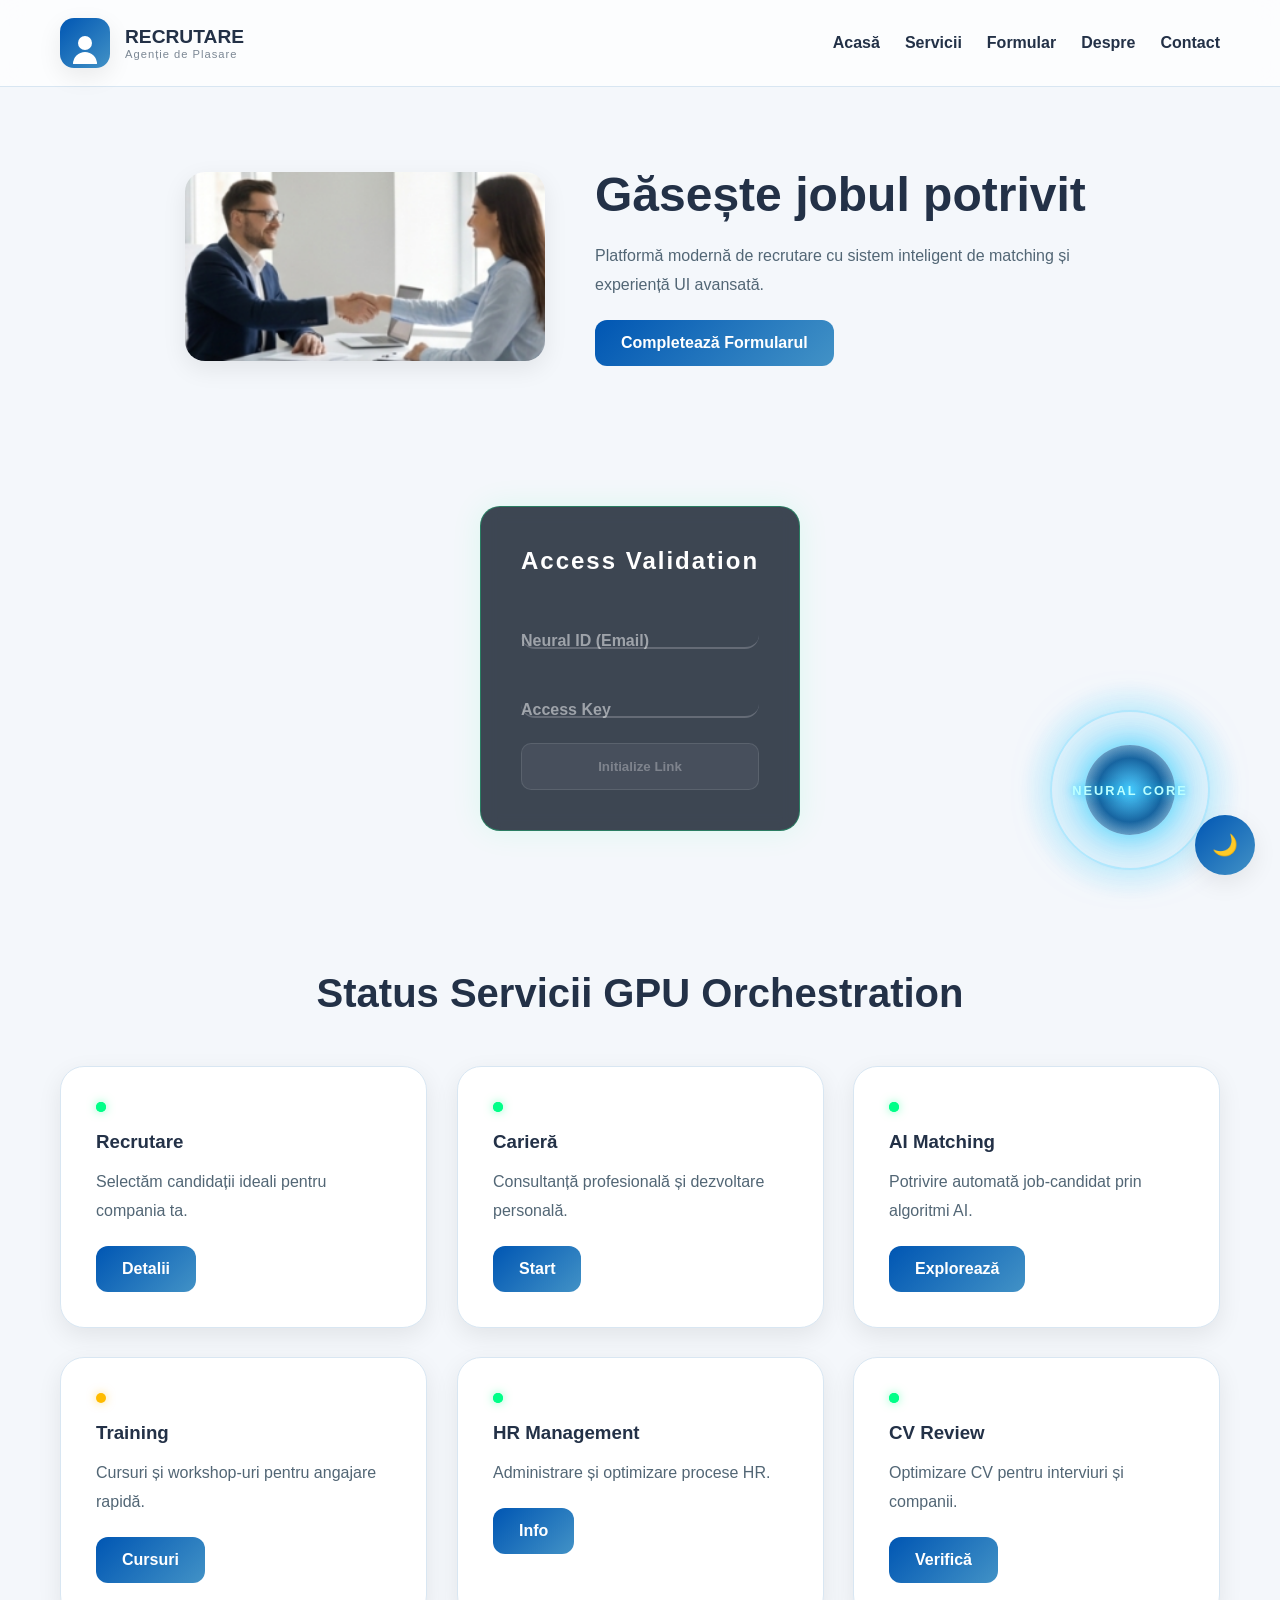
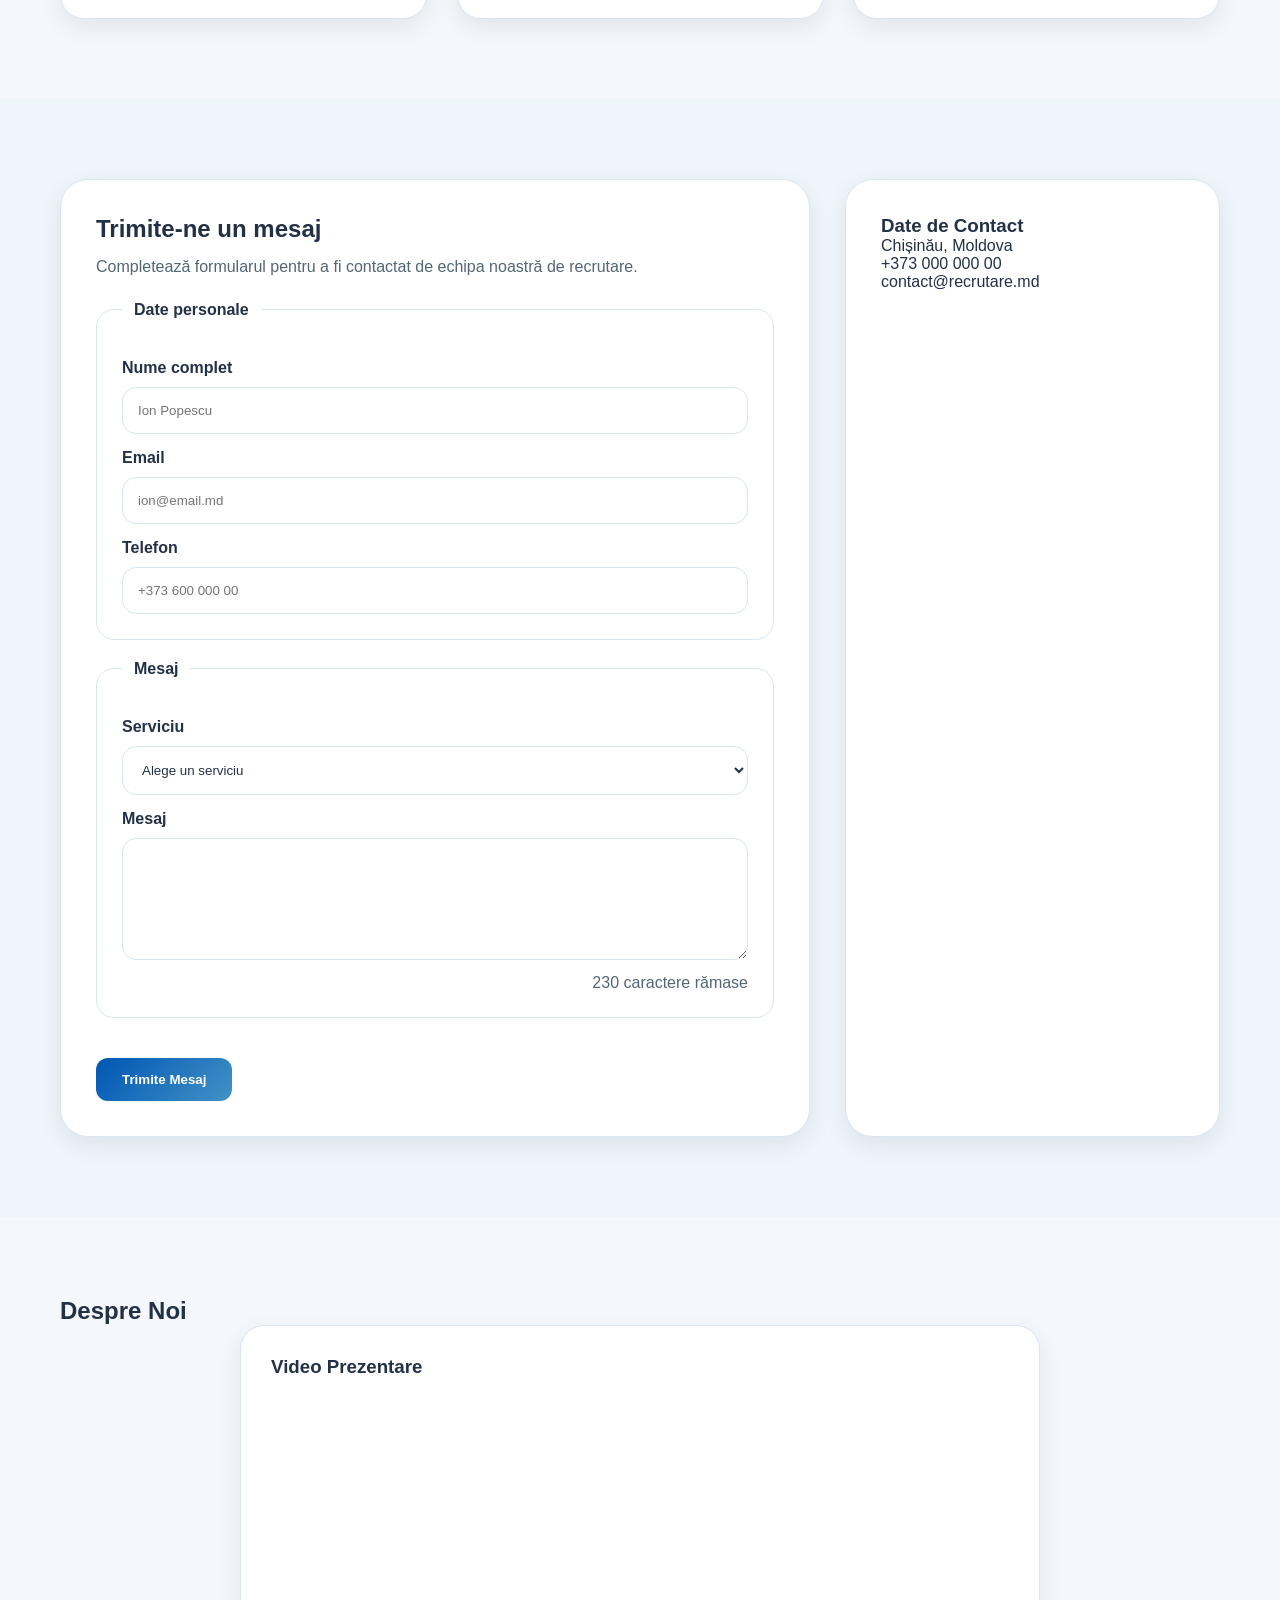
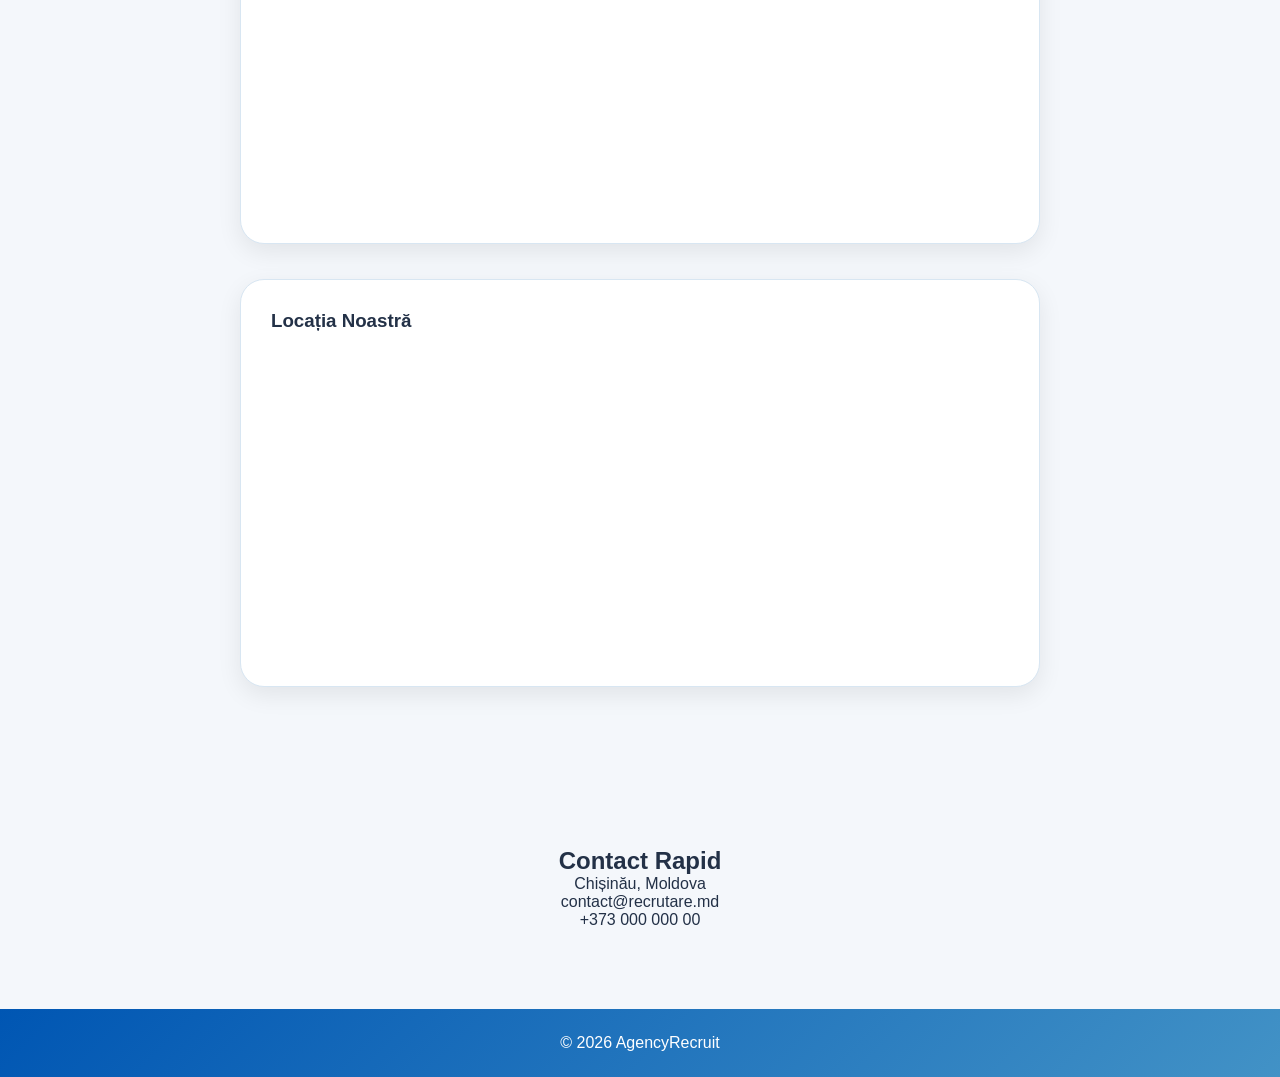
==== commit d75027e6: "Ziua 7 FIXv4" ====
--- a/index.html
+++ b/index.html
@@ -297,43 +297,27 @@
 
 <!-- DESPRE -->
 <section id="despre" class="despre-section">
-
     <h2>Despre Noi</h2>
-
     <div class="despre-container">
 
         <div class="video-presentation">
-
             <h3>Video Prezentare</h3>
-
             <div class="video-wrapper">
-
+               <iframe id="js_video_iframe" src="https://jumpshare.com/embed/6F7sGdLIjUPsRGeQFwNo" frameborder="0" webkitallowfullscreen mozallowfullscreen allowfullscreen style="position: absolute; top: 0; left: 0; width: 100%; height: 100%;"></iframe>
+            </div>
+        </div>
+
+        <div class="location-map">
+            <h3>Locația Noastră</h3>
+            <div class="map-container">
                 <iframe
-                    src="https://www.youtube.com/embed/8gKj0WQvQ6U"
-                    allowfullscreen>
-                </iframe>
-
-            </div>
-
-        </div>
-
-        <div class="location-map">
-
-            <h3>Locația Noastră</h3>
-
-            <div class="map-container">
-
-                <iframe
-                    src="https://www.google.com/maps?q=Chisinau,+Moldova&output=embed"
+                    src="https://www.google.com/maps/embed?pb=!1m18!1m12!1m3!1d87010.15852570077!2d28.81057475!3d47.01183145!2m3!1f0!2f0!3f0!3m2!1i1024!2i768!4f13.1!3m3!1m2!1s0x40c97c3628b769a1%3A0x2374286f4484e2d2!2zQ2hpyJlpbsSDdSwgTW9sZG92YQ!5e0!3m2!1sro!2s!4v1715585000000!5m2!1sro!2s"
                     loading="lazy">
                 </iframe>
-
-            </div>
-
+            </div>
         </div>
 
     </div>
-
 </section>
 
 <!-- CONTACT -->
--- a/assets/css/style.css
+++ b/assets/css/style.css
@@ -1,385 +1,3 @@
-```html
-<!DOCTYPE html>
-<html lang="ro">
-<head>
-    <meta charset="UTF-8" />
-    <meta name="viewport" content="width=device-width, initial-scale=1.0" />
-    <title>AgencyRecruit — Theming Engine</title>
-
-    <link rel="stylesheet" href="assets/css/style.css" />
-</head>
-
-<body>
-
-<!-- THEME TOGGLE -->
-<button id="themeToggle" class="theme-toggle">
-    🌙
-</button>
-
-<header>
-    <nav class="main-nav">
-
-        <!-- LOGO -->
-        <div class="logo-box">
-            <a href="#hero" class="logo">
-
-                <div class="logo-icon">
-                    <span class="person"></span>
-                </div>
-
-                <div class="logo-text">
-                    <span class="brand-name">RECRUTARE</span>
-                    <span class="tagline">Agenție de Plasare</span>
-                </div>
-
-            </a>
-        </div>
-
-        <!-- NAVIGATION -->
-        <ul>
-            <li><a href="#hero">Acasă</a></li>
-            <li><a href="#servicii">Servicii</a></li>
-            <li><a href="#formular">Formular</a></li>
-            <li><a href="#despre">Despre</a></li>
-            <li><a href="#contact">Contact</a></li>
-        </ul>
-
-    </nav>
-</header>
-
-<main>
-
-<!-- HERO -->
-<section id="hero">
-
-    <img src="assets/img/recruitare.png"
-         alt="Recruit Team"
-         class="hero-img">
-
-    <div class="hero-content">
-        <h1>Găsește jobul potrivit</h1>
-
-        <p>
-            Platformă modernă de recrutare cu sistem inteligent
-            de matching și experiență UI avansată.
-        </p>
-
-        <a href="#formular" class="btn hero-btn">
-            Completează Formularul
-        </a>
-    </div>
-
-</section>
-
-<!-- SERVICII -->
-<section id="servicii">
-
-    <h2>Serviciile Noastre</h2>
-
-    <div class="servicii-grid">
-
-        <article class="card">
-            <h3>Recrutare</h3>
-            <p>Selectăm candidații ideali pentru compania ta.</p>
-            <a href="#" class="btn">Detalii</a>
-        </article>
-
-        <article class="card">
-            <h3>Carieră</h3>
-            <p>Consultanță profesională și dezvoltare personală.</p>
-            <a href="#" class="btn">Start</a>
-        </article>
-
-        <article class="card">
-            <h3>AI Matching</h3>
-            <p>Potrivire automată job-candidat prin algoritmi AI.</p>
-            <a href="#" class="btn">Explorează</a>
-        </article>
-
-        <article class="card">
-            <h3>Training</h3>
-            <p>Cursuri și workshop-uri pentru angajare rapidă.</p>
-            <a href="#" class="btn">Cursuri</a>
-        </article>
-
-        <article class="card">
-            <h3>HR Management</h3>
-            <p>Administrare și optimizare procese HR.</p>
-            <a href="#" class="btn">Info</a>
-        </article>
-
-        <article class="card">
-            <h3>CV Review</h3>
-            <p>Optimizare CV pentru interviuri și companii.</p>
-            <a href="#" class="btn">Verifică</a>
-        </article>
-
-    </div>
-
-</section>
-
-<!-- FORMULAR -->
-<section id="formular" class="formular-section">
-
-    <div class="formular-grid">
-
-        <!-- FORM -->
-        <div class="formular-card">
-
-            <h2>Trimite-ne un mesaj</h2>
-
-            <p>
-                Completează formularul pentru a fi contactat
-                de echipa noastră de recrutare.
-            </p>
-
-            <form id="contactForm">
-
-                <fieldset>
-
-                    <legend>Date personale</legend>
-
-                    <label for="fullname">Nume complet</label>
-
-                    <input
-                        type="text"
-                        id="fullname"
-                        placeholder="Ion Popescu"
-                        required
-                    />
-
-                    <label for="email">Email</label>
-
-                    <input
-                        type="email"
-                        id="email"
-                        placeholder="ion@email.md"
-                        required
-                    />
-
-                    <label for="phone">Telefon</label>
-
-                    <input
-                        type="tel"
-                        id="phone"
-                        placeholder="+373 600 000 00"
-                        required
-                    />
-
-                </fieldset>
-
-                <fieldset>
-
-                    <legend>Mesaj</legend>
-
-                    <label for="service">
-                        Serviciu
-                    </label>
-
-                    <select id="service" required>
-                        <option value="">
-                            Alege un serviciu
-                        </option>
-
-                        <option>Recrutare</option>
-                        <option>AI Matching</option>
-                        <option>Training</option>
-                        <option>HR</option>
-                    </select>
-
-                    <label for="message">
-                        Mesaj
-                    </label>
-
-                    <textarea
-                        id="message"
-                        rows="6"
-                        maxlength="250"
-                        placeholder="Scrie mesajul tău..."
-                        required>
-                    </textarea>
-
-                    <div class="char-counter">
-                        <span id="remainingChars">250</span>
-                        caractere rămase
-                    </div>
-
-                </fieldset>
-
-                <button class="btn submit-btn" type="submit">
-                    Trimite Mesaj
-                </button>
-
-            </form>
-
-        </div>
-
-        <!-- SIDEBAR -->
-        <aside class="formular-sidebar">
-
-            <h3>Date de Contact</h3>
-
-            <p>Chișinău, Moldova</p>
-            <p>+373 000 000 00</p>
-            <p>contact@recrutare.md</p>
-
-            <div class="map-wrapper">
-
-                <iframe
-                    src="https://www.google.com/maps?q=Chisinau,+Moldova&output=embed"
-                    loading="lazy">
-                </iframe>
-
-            </div>
-
-        </aside>
-
-    </div>
-
-</section>
-
-<!-- DESPRE -->
-<section id="despre" class="despre-section">
-
-    <h2>Despre Noi</h2>
-
-    <div class="despre-container">
-
-        <div class="video-presentation">
-
-            <h3>Video Prezentare</h3>
-
-            <div class="video-wrapper">
-
-                <iframe
-                    src="https://www.youtube.com/embed/8gKj0WQvQ6U"
-                    allowfullscreen>
-                </iframe>
-
-            </div>
-
-        </div>
-
-        <div class="location-map">
-
-            <h3>Locația Noastră</h3>
-
-            <div class="map-container">
-
-                <iframe
-                    src="https://www.google.com/maps?q=Chisinau,+Moldova&output=embed"
-                    loading="lazy">
-                </iframe>
-
-            </div>
-
-        </div>
-
-    </div>
-
-</section>
-
-<!-- CONTACT -->
-<section id="contact">
-
-    <h2>Contact Rapid</h2>
-
-    <p>Chișinău, Moldova</p>
-    <p>contact@recrutare.md</p>
-    <p>+373 000 000 00</p>
-
-</section>
-
-</main>
-
-<footer>
-    <p>© 2026 AgencyRecruit</p>
-</footer>
-
-<script>
-
-/* =========================
-   CHARACTER COUNTER
-========================= */
-
-const messageTextarea =
-document.getElementById('message');
-
-const remainingChars =
-document.getElementById('remainingChars');
-
-if(messageTextarea){
-
-    const updateCounter = () => {
-
-        remainingChars.textContent =
-        250 - messageTextarea.value.length;
-    };
-
-    messageTextarea.addEventListener(
-        'input',
-        updateCounter
-    );
-
-    updateCounter();
-}
-
-/* =========================
-   FORM SUBMIT
-========================= */
-
-const contactForm =
-document.getElementById('contactForm');
-
-contactForm.addEventListener(
-    'submit',
-    (e) => {
-
-        e.preventDefault();
-
-        alert(
-            'Mesaj trimis cu succes!'
-        );
-    }
-);
-
-/* =========================
-   DARK MODE ENGINE
-========================= */
-
-const themeToggle =
-document.getElementById('themeToggle');
-
-themeToggle.addEventListener(
-    'click',
-    () => {
-
-        document.body.classList.toggle(
-            'dark-theme'
-        );
-
-        if(
-            document.body.classList.contains(
-                'dark-theme'
-            )
-        ){
-            themeToggle.innerHTML = '☀️';
-        }
-        else{
-            themeToggle.innerHTML = '🌙';
-        }
-    }
-);
-
-</script>
-
-</body>
-</html>
-```
-
----
-
-```css
 /* =====================================================
    GLOBAL RESET
 ===================================================== */
@@ -1036,13 +654,30 @@
     padding:80px 60px;
 }
 
-.despre-container{
-
-    display:grid;
-
-    grid-template-columns:1fr 1fr;
-
-    gap:35px;
+.despre-container {
+    display: grid;
+    /* Schimbă de la 1fr 1fr la 1fr pentru a le pune una sub alta */
+    grid-template-columns: 1fr; 
+    gap: 35px;
+    max-width: 800px; /* Opțional: limitează lățimea pentru a nu fi prea largi pe ecrane mari */
+    margin: 0 auto;  /* Centrează containerul */
+}
+
+/* Asigură-te că wrapper-ul video are o înălțime fixă sau raport de aspect */
+.video-wrapper {
+    position: relative;
+    padding-bottom: 56.25%; /* Raport 16:9 */
+    height: 0;
+    overflow: hidden;
+    border-radius: 20px;
+}
+
+.video-wrapper iframe {
+    position: absolute;
+    top: 0;
+    left: 0;
+    width: 100%;
+    height: 100%;
 }
 
 .video-presentation,
